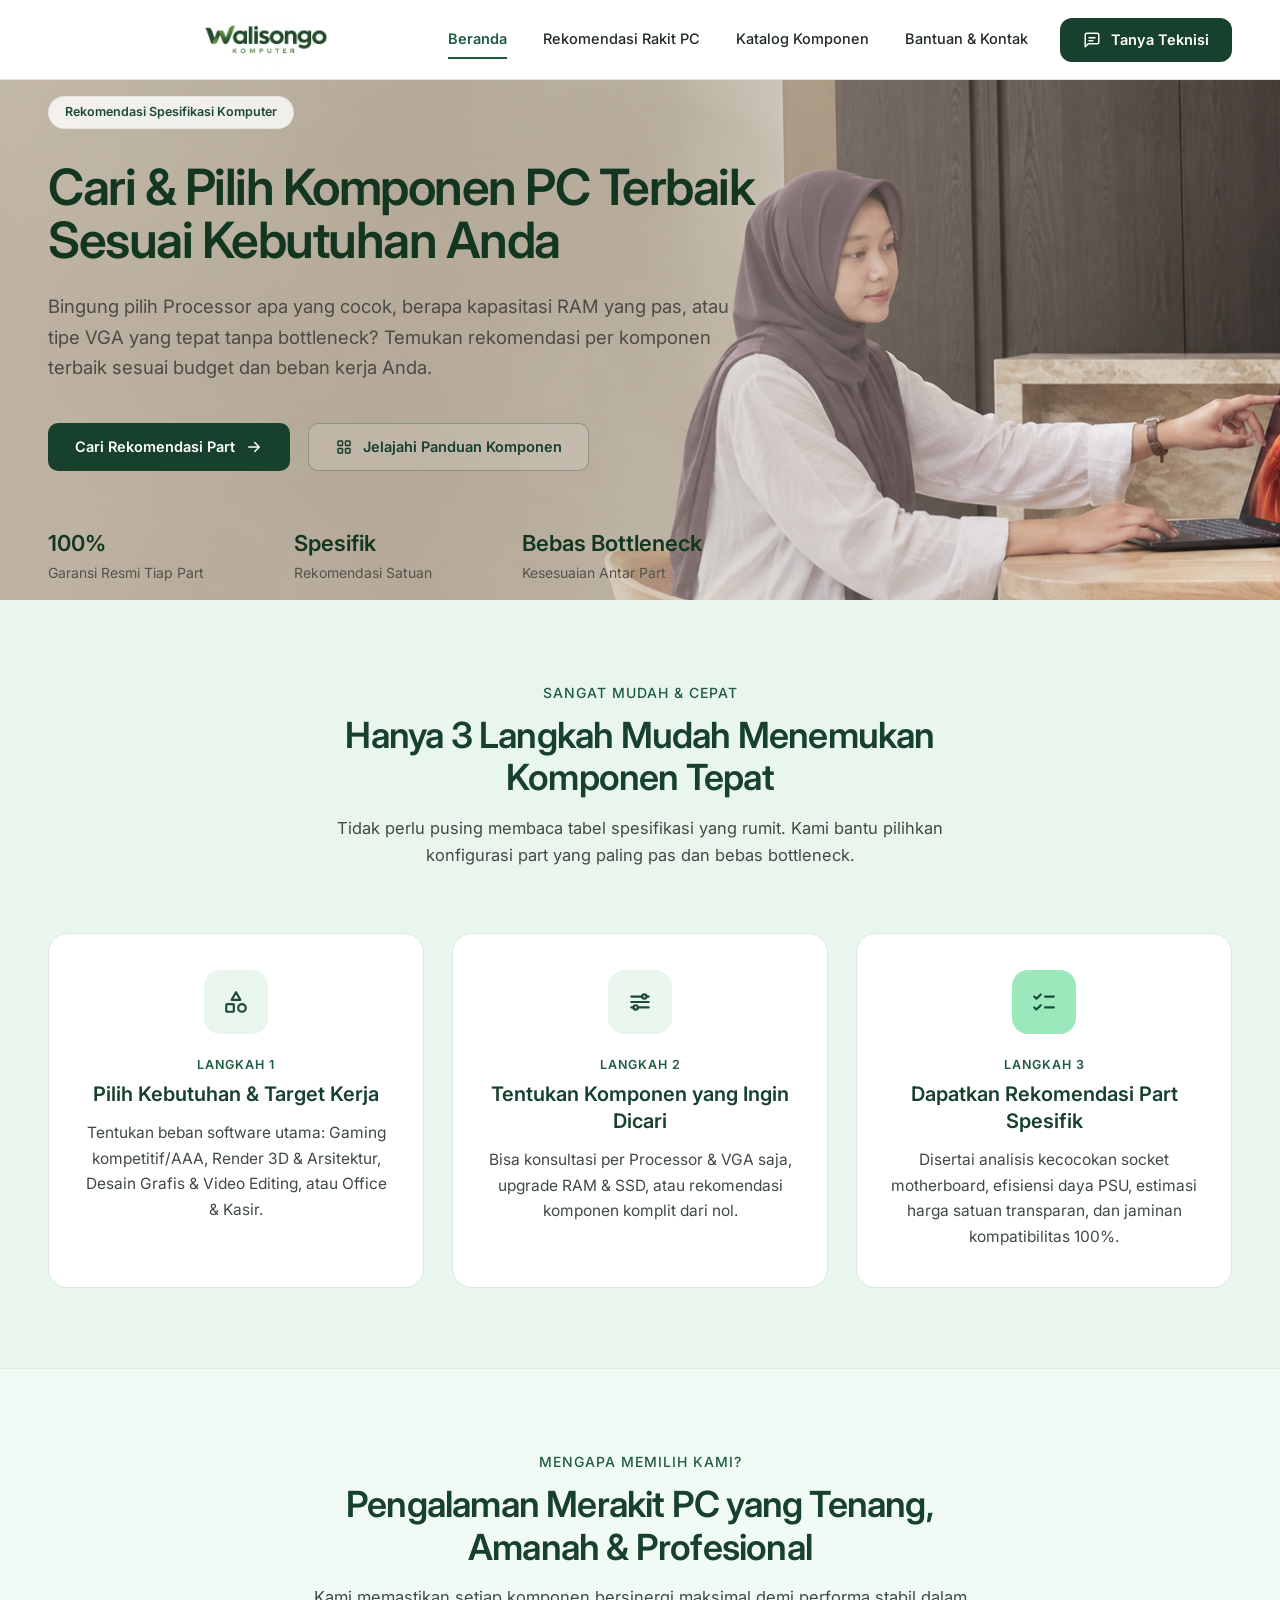
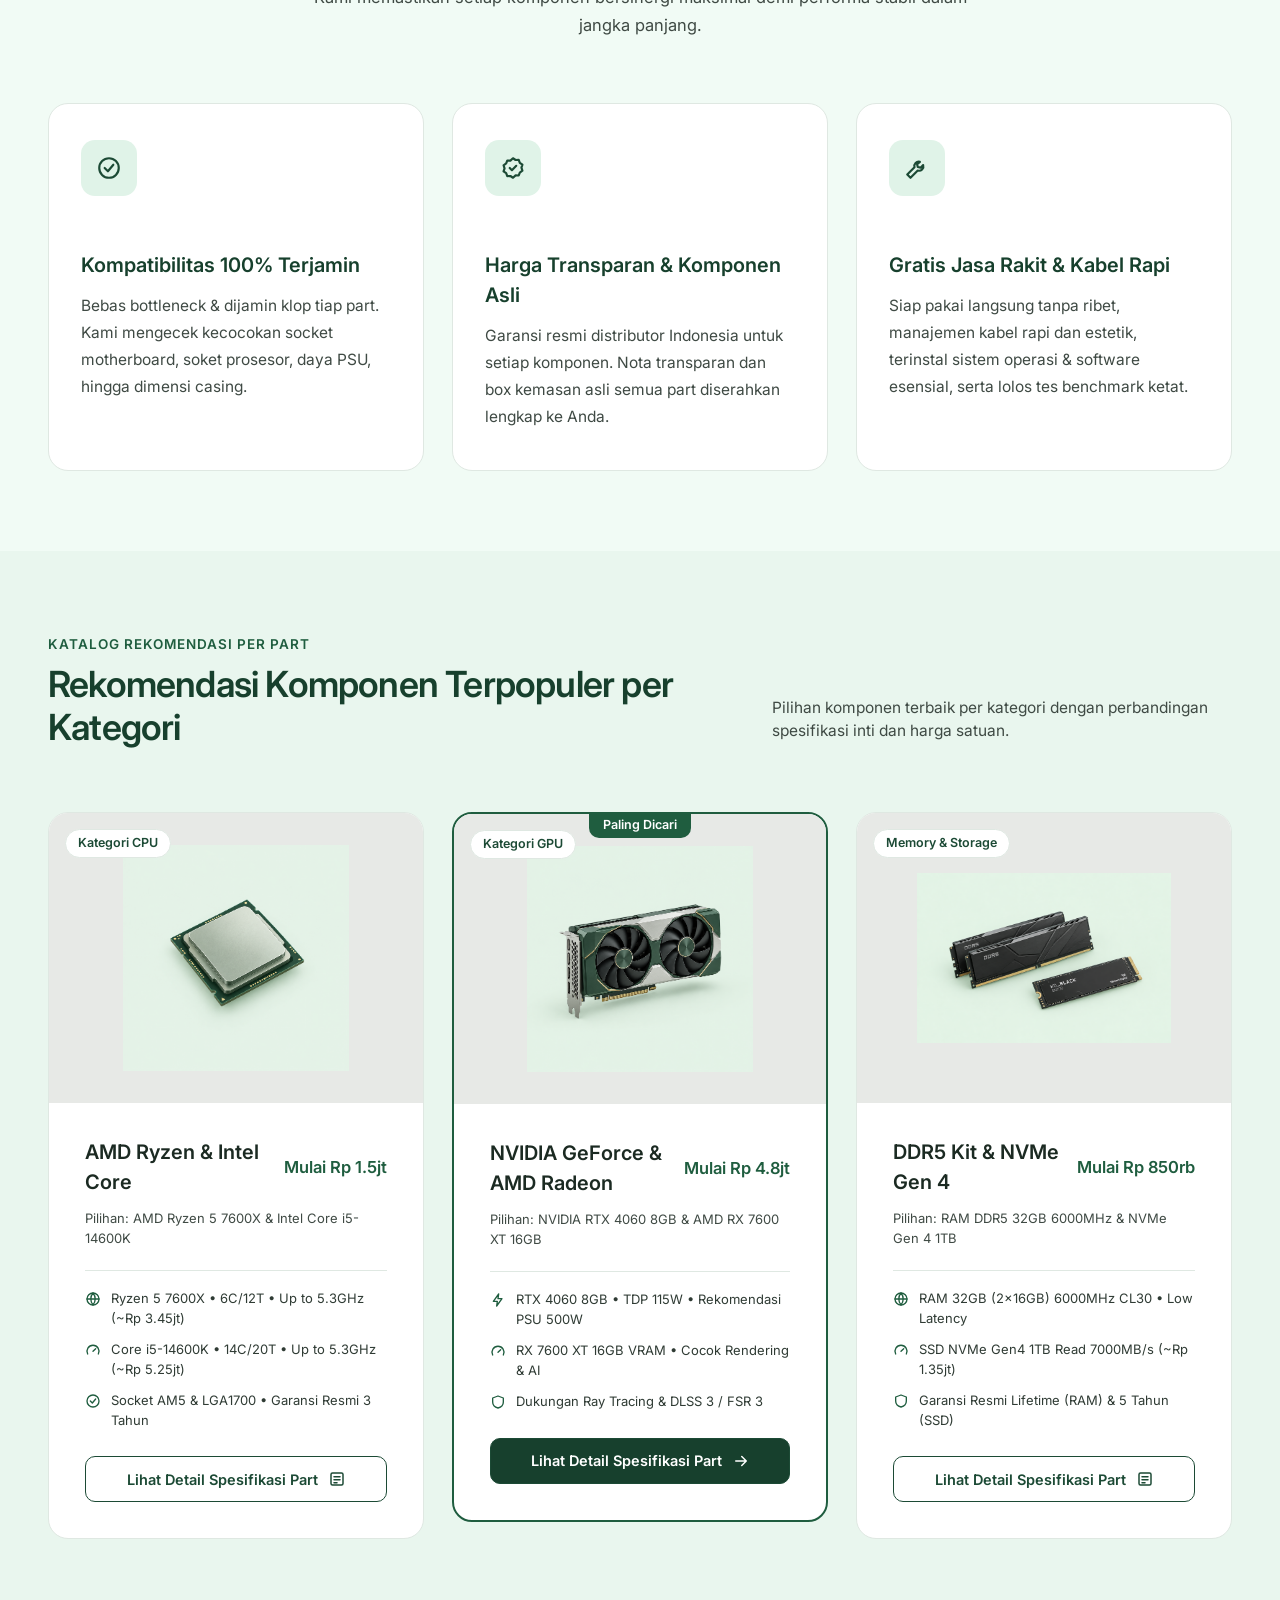
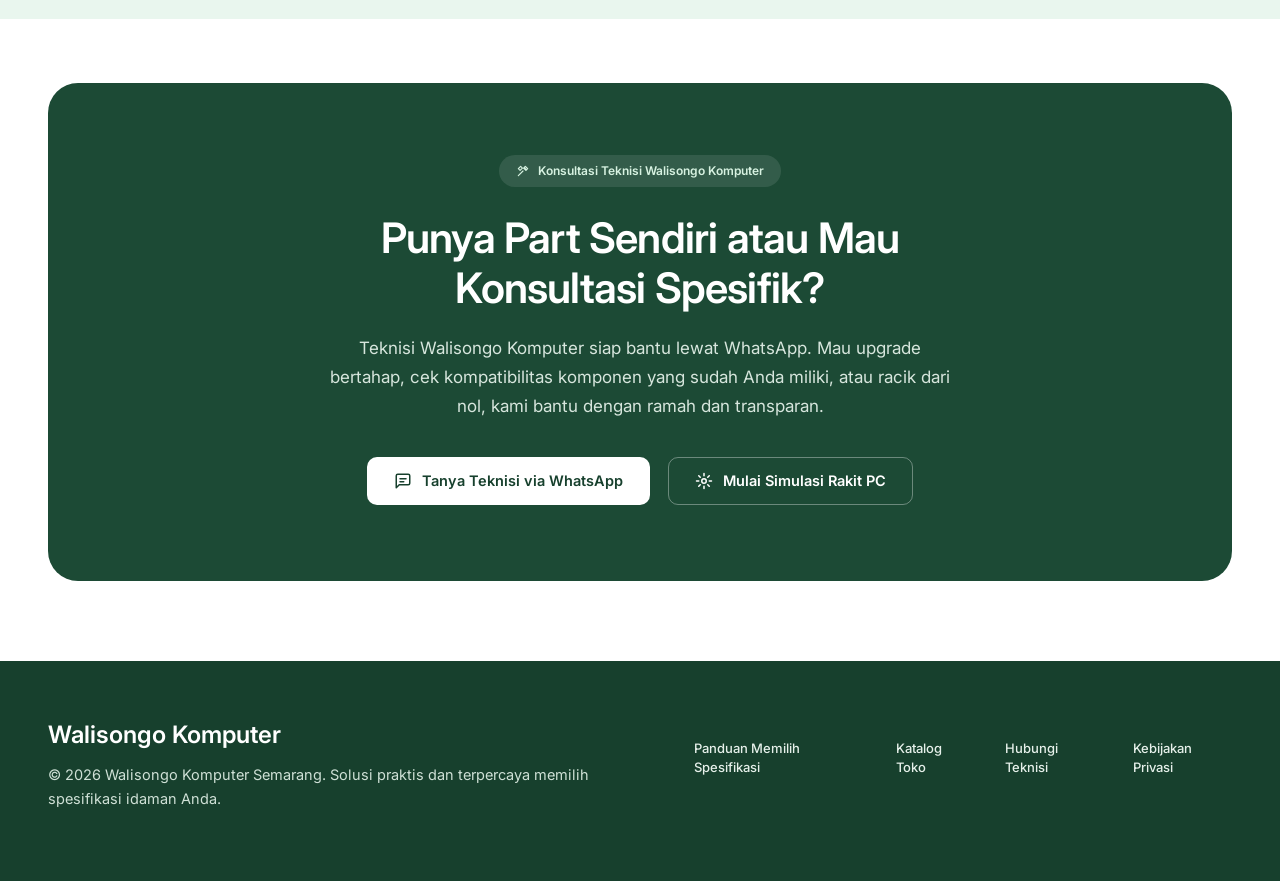
==== index.html @ 2eadfcbd "Fixed index" ====
<!DOCTYPE html>
<html lang="id">
<head>
  <meta charset="UTF-8">
  <meta name="viewport" content="width=device-width, initial-scale=1">
  <title>Walisongo Komputer</title>

  <link rel="icon" href="/assets/logo.png" type="image/png">

  <link rel="preconnect" href="https://fonts.googleapis.com">
  <link rel="preconnect" href="https://fonts.gstatic.com" crossorigin>
  <link href="https://fonts.googleapis.com/css2?family=Inter:wght@400;500;600;700&display=swap" rel="stylesheet">
  <link rel="stylesheet" href="style.css">
</head>

<body>

  <!-- Kumpulan simbol ikon -->
  <svg width="0" height="0" style="position:absolute">
    <defs>
      <symbol id="chat" viewBox="0 0 24 24">
        <path d="M21 15a2 2 0 0 1-2 2H7l-4 4V5a2 2 0 0 1 2-2h14a2 2 0 0 1 2 2z"/>
        <path d="M8 9h8M8 13h5"/>
      </symbol>

      <symbol id="arrow" viewBox="0 0 24 24">
        <path d="M5 12h14M13 6l6 6-6 6"/>
      </symbol>

      <symbol id="grid" viewBox="0 0 24 24">
        <rect x="4" y="4" width="6" height="6" rx="1"/>
        <rect x="14" y="4" width="6" height="6" rx="1"/>
        <rect x="4" y="14" width="6" height="6" rx="1"/>
        <rect x="14" y="14" width="6" height="6" rx="1"/>
      </symbol>

      <symbol id="shapes" viewBox="0 0 24 24">
        <path d="M12 3l4 7H8z"/>
        <rect x="3" y="14" width="7" height="7" rx="1"/>
        <circle cx="17.5" cy="17.5" r="3.5"/>
      </symbol>

      <symbol id="sliders" viewBox="0 0 24 24">
        <path d="M4 7h10M18 7h2M4 17h2M10 17h10M4 12h16"/>
        <circle cx="16" cy="7" r="2"/>
        <circle cx="8" cy="17" r="2"/>
      </symbol>

      <symbol id="checks" viewBox="0 0 24 24">
        <path d="M3 7l2 2 4-4M3 17l2 2 4-4M13 7h8M13 17h8"/>
      </symbol>

      <symbol id="ok" viewBox="0 0 24 24">
        <circle cx="12" cy="12" r="9"/>
        <path d="M8 12l3 3 5-6"/>
      </symbol>

      <symbol id="badge" viewBox="0 0 24 24">
        <path d="M12 3l2.4 1.6 2.9-.1 1 2.7 2.4 1.7-.9 2.8.9 2.8-2.4 1.7-1 2.7-2.9-.1L12 21l-2.4-1.6-2.9.1-1-2.7-2.4-1.7.9-2.8-.9-2.8 2.4-1.7 1-2.7 2.9.1z"/>
        <path d="M9 12l2 2 4-4"/>
      </symbol>

      <symbol id="wrench" viewBox="0 0 24 24">
        <path d="M14.7 6.3a4 4 0 0 0-5 5L3 18l3 3 6.7-6.7a4 4 0 0 0 5-5l-2.4 2.4-2.6-.6-.6-2.6z"/>
      </symbol>

      <symbol id="chip" viewBox="0 0 24 24">
        <circle cx="12" cy="12" r="9"/>
        <path d="M3 12h18M12 3a14 14 0 0 1 0 18M12 3a14 14 0 0 0 0 18"/>
      </symbol>

      <symbol id="gauge" viewBox="0 0 24 24">
        <path d="M4 18a9 9 0 1 1 16 0"/>
        <path d="M12 14l4-4"/>
      </symbol>

      <symbol id="bolt" viewBox="0 0 24 24">
        <path d="M13 3L5 14h6l-1 7 8-11h-6z"/>
      </symbol>

      <symbol id="shield" viewBox="0 0 24 24">
        <path d="M12 3l8 3v6c0 5-3.5 8-8 9-4.5-1-8-4-8-9V6z"/>
      </symbol>

      <symbol id="doc" viewBox="0 0 24 24">
        <rect x="4" y="4" width="16" height="16" rx="2"/>
        <path d="M8 9h8M8 13h8M8 17h4"/>
      </symbol>

      <symbol id="tools" viewBox="0 0 24 24">
        <path d="M14 6l4 4M4 20l8-8M16 4l4 4-3 3-4-4zM4 8l4-4 3 3-4 4z"/>
      </symbol>

      <symbol id="cog" viewBox="0 0 24 24">
        <circle cx="12" cy="12" r="3"/>
        <path d="M12 2v3M12 19v3M2 12h3M19 12h3M5 5l2 2M17 17l2 2M19 5l-2 2M7 17l-2 2"/>
      </symbol>
    </defs>
  </svg>

  <!-- NAVBAR -->
  <header>
    <div class="wrap">

      <a href="#" class="logo">
        <img src="assets/logo.png" alt="Logo Walisongo Komputer">
      </a>

      <nav>
        <a href="index.html" class="on">Beranda</a>
        <a href="panduan.html">Rekomendasi Rakit PC</a>
        <a href="katalog.html">Katalog Komponen</a>
        <a href="bantuan.html">Bantuan &amp; Kontak</a>
      </nav>

      <a href="bantuan.html" class="btn dark">
        <svg class="i"><use href="#chat"/></svg>
        Tanya Teknisi
      </a>

    </div>
  </header>

  <main>

    <!-- HERO -->
    <div class="hero" id="rekomendasi">

      <img src="assets/background.png" alt="" class="hero-bg">

      <div class="wrap">

        <span class="pill">Rekomendasi Spesifikasi Komputer</span>

        <h1>Cari &amp; Pilih Komponen PC Terbaik Sesuai Kebutuhan Anda</h1>

        <p>
          Bingung pilih Processor apa yang cocok, berapa kapasitasi RAM yang pas,
          atau tipe VGA yang tepat tanpa bottleneck? Temukan rekomendasi per
          komponen terbaik sesuai budget dan beban kerja Anda.
        </p>

        <div class="cta">
          <a href="panduan.html" class="btn dark">
            Cari Rekomendasi Part
            <svg class="i"><use href="#arrow"/></svg>
          </a>

          <a href="katalog.html" class="btn out">
            <svg class="i"><use href="#grid"/></svg>
            Jelajahi Panduan Komponen
          </a>
        </div>

        <div class="stats">
          <div>
            <b>100%</b>
            <span>Garansi Resmi Tiap Part</span>
          </div>

          <div>
            <b>Spesifik</b>
            <span>Rekomendasi Satuan</span>
          </div>

          <div>
            <b>Bebas Bottleneck</b>
            <span>Kesesuaian Antar Part</span>
          </div>
        </div>

      </div>
    </div>

    <!-- LANGKAH PENGGUNAAN -->
    <section class="steps">
      <div class="wrap c">

        <span class="eyebrow">Sangat mudah &amp; cepat</span>

        <h2>Hanya 3 Langkah Mudah Menemukan Komponen Tepat</h2>

        <p class="sub">
          Tidak perlu pusing membaca tabel spesifikasi yang rumit.
          Kami bantu pilihkan konfigurasi part yang paling pas dan bebas bottleneck.
        </p>

        <div class="grid3">

          <div class="card step">
            <div class="ico">
              <svg class="i"><use href="#shapes"/></svg>
            </div>

            <span class="eyebrow">Langkah 1</span>
            <h3>Pilih Kebutuhan &amp; Target Kerja</h3>

            <p>
              Tentukan beban software utama: Gaming kompetitif/AAA,
              Render 3D &amp; Arsitektur, Desain Grafis &amp; Video Editing,
              atau Office &amp; Kasir.
            </p>
          </div>

          <div class="card step">
            <div class="ico">
              <svg class="i"><use href="#sliders"/></svg>
            </div>

            <span class="eyebrow">Langkah 2</span>
            <h3>Tentukan Komponen yang Ingin Dicari</h3>

            <p>
              Bisa konsultasi per Processor &amp; VGA saja, upgrade RAM &amp; SSD,
              atau rekomendasi komponen komplit dari nol.
            </p>
          </div>

          <div class="card step">
            <div class="ico hl">
              <svg class="i"><use href="#checks"/></svg>
            </div>

            <span class="eyebrow">Langkah 3</span>
            <h3>Dapatkan Rekomendasi Part Spesifik</h3>

            <p>
              Disertai analisis kecocokan socket motherboard, efisiensi daya PSU,
              estimasi harga satuan transparan, dan jaminan kompatibilitas 100%.
            </p>
          </div>

        </div>
      </div>
    </section>

    <!-- KEUNGGULAN -->
    <section class="why">
      <div class="wrap c">

        <span class="eyebrow">Mengapa memilih kami?</span>

        <h2>Pengalaman Merakit PC yang Tenang, Amanah &amp; Profesional</h2>

        <p class="sub">
          Kami memastikan setiap komponen bersinergi maksimal demi performa stabil
          dalam jangka panjang.
        </p>

        <div class="grid3" style="text-align:left">

          <div class="card feat">
            <div class="ico">
              <svg class="i"><use href="#ok"/></svg>
            </div>

            <h3>Kompatibilitas 100% Terjamin</h3>

            <p>
              Bebas bottleneck &amp; dijamin klop tiap part. Kami mengecek
              kecocokan socket motherboard, soket prosesor, daya PSU,
              hingga dimensi casing.
            </p>
          </div>

          <div class="card feat">
            <div class="ico">
              <svg class="i"><use href="#badge"/></svg>
            </div>

            <h3>Harga Transparan &amp; Komponen Asli</h3>

            <p>
              Garansi resmi distributor Indonesia untuk setiap komponen.
              Nota transparan dan box kemasan asli semua part diserahkan
              lengkap ke Anda.
            </p>
          </div>

          <div class="card feat">
            <div class="ico">
              <svg class="i"><use href="#wrench"/></svg>
            </div>

            <h3>Gratis Jasa Rakit &amp; Kabel Rapi</h3>

            <p>
              Siap pakai langsung tanpa ribet, manajemen kabel rapi dan estetik,
              terinstal sistem operasi &amp; software esensial, serta lolos
              tes benchmark ketat.
            </p>
          </div>

        </div>
      </div>
    </section>

    <!-- KATALOG KOMPONEN -->
    <section class="cat" id="katalog">
      <div class="wrap">

        <div class="cat-h">
          <div>
            <span class="eyebrow">Katalog rekomendasi per part</span>
            <h2>Rekomendasi Komponen Terpopuler per Kategori</h2>
          </div>

          <p>
            Pilihan komponen terbaik per kategori dengan perbandingan
            spesifikasi inti dan harga satuan.
          </p>
        </div>

        <div class="grid3 prods">

          <!-- PROCESSOR -->
          <article class="card prod">
            <div class="pimg">
              <span class="badge">Kategori CPU</span>
              <img src="assets/prosesor.png" alt="Processor">
            </div>

            <div class="pbody">
              <div class="ph">
                <h3>AMD Ryzen &amp; Intel Core</h3>
                <em>Mulai Rp 1.5jt</em>
              </div>

              <p class="pick">
                Pilihan: AMD Ryzen 5 7600X &amp; Intel Core i5-14600K
              </p>

              <ul>
                <li>
                  <svg class="i"><use href="#chip"/></svg>
                  Ryzen 5 7600X • 6C/12T • Up to 5.3GHz (~Rp 3.45jt)
                </li>

                <li>
                  <svg class="i"><use href="#gauge"/></svg>
                  Core i5-14600K • 14C/20T • Up to 5.3GHz (~Rp 5.25jt)
                </li>

                <li>
                  <svg class="i"><use href="#ok"/></svg>
                  Socket AM5 &amp; LGA1700 • Garansi Resmi 3 Tahun
                </li>
              </ul>

              <a href="#" class="btn">
                Lihat Detail Spesifikasi Part
                <svg class="i"><use href="#doc"/></svg>
              </a>
            </div>
          </article>

          <!-- VGA -->
          <article class="card prod top">
            <span class="tag-top">Paling Dicari</span>

            <div class="pimg">
              <span class="badge">Kategori GPU</span>
              <img src="assets/gpu.png" alt="VGA">
            </div>

            <div class="pbody">
              <div class="ph">
                <h3>NVIDIA GeForce &amp; AMD Radeon</h3>
                <em>Mulai Rp 4.8jt</em>
              </div>

              <p class="pick">
                Pilihan: NVIDIA RTX 4060 8GB &amp; AMD RX 7600 XT 16GB
              </p>

              <ul>
                <li>
                  <svg class="i"><use href="#bolt"/></svg>
                  RTX 4060 8GB • TDP 115W • Rekomendasi PSU 500W
                </li>

                <li>
                  <svg class="i"><use href="#gauge"/></svg>
                  RX 7600 XT 16GB VRAM • Cocok Rendering &amp; AI
                </li>

                <li>
                  <svg class="i"><use href="#shield"/></svg>
                  Dukungan Ray Tracing &amp; DLSS 3 / FSR 3
                </li>
              </ul>

              <a href="#" class="btn">
                Lihat Detail Spesifikasi Part
                <svg class="i"><use href="#arrow"/></svg>
              </a>
            </div>
          </article>

          <!-- RAM DAN SSD -->
          <article class="card prod">
            <div class="pimg">
              <span class="badge">Memory &amp; Storage</span>
              <img src="assets/memori.png" alt="RAM dan SSD">
            </div>

            <div class="pbody">
              <div class="ph">
                <h3>DDR5 Kit &amp; NVMe Gen 4</h3>
                <em>Mulai Rp 850rb</em>
              </div>

              <p class="pick">
                Pilihan: RAM DDR5 32GB 6000MHz &amp; NVMe Gen 4 1TB
              </p>

              <ul>
                <li>
                  <svg class="i"><use href="#chip"/></svg>
                  RAM 32GB (2×16GB) 6000MHz CL30 • Low Latency
                </li>

                <li>
                  <svg class="i"><use href="#gauge"/></svg>
                  SSD NVMe Gen4 1TB Read 7000MB/s (~Rp 1.35jt)
                </li>

                <li>
                  <svg class="i"><use href="#shield"/></svg>
                  Garansi Resmi Lifetime (RAM) &amp; 5 Tahun (SSD)
                </li>
              </ul>

              <a href="#" class="btn">
                Lihat Detail Spesifikasi Part
                <svg class="i"><use href="#doc"/></svg>
              </a>
            </div>
          </article>

        </div>
      </div>
    </section>

    <!-- KONTAK -->
    <section class="cta-s" id="kontak">
      <div class="wrap">
        <div class="box">

          <span class="pill">
            <svg class="i"><use href="#tools"/></svg>
            Konsultasi Teknisi Walisongo Komputer
          </span>

          <h2>Punya Part Sendiri atau Mau Konsultasi Spesifik?</h2>

          <p>
            Teknisi Walisongo Komputer siap bantu lewat WhatsApp.
            Mau upgrade bertahap, cek kompatibilitas komponen yang sudah
            Anda miliki, atau racik dari nol, kami bantu dengan ramah
            dan transparan.
          </p>

          <div class="cta">
            <a href="#" class="btn white">
              <svg class="i"><use href="#chat"/></svg>
              Tanya Teknisi via WhatsApp
            </a>

            <a href="panduan.html" class="btn line">
              <svg class="i"><use href="#cog"/></svg>
              Mulai Simulasi Rakit PC
            </a>
          </div>

        </div>
      </div>
    </section>

  </main>

  <!-- FOOTER -->
  <footer>
    <div class="wrap">

      <div>
        <b>Walisongo Komputer</b>
        <p>
          © 2026 Walisongo Komputer Semarang. Solusi praktis dan terpercaya
          memilih spesifikasi idaman Anda.
        </p>
      </div>

      <nav>
        <a href="#">Panduan Memilih Spesifikasi</a>
        <a href="katalog.html">Katalog Toko</a>
        <a href="bantuan.html">Hubungi Teknisi</a>
        <a href="#">Kebijakan Privasi</a>
      </nav>

    </div>
  </footer>

</body>
</html>
---- style.css ----
/* ==========================================================
   HALAMAN LANDING PAGE
   ========================================================== */

:root {
  --g900: #17402d;
  --g800: #1c4a35;
  --g700: #1f5d3f;
  --g100: #d7f2e1;
  --bg1: #e9f6ee;
  --bg2: #f1fbf5;
  --txt: #3f4a44;
  --bd: #dfe8e2;
}

* {
  box-sizing: border-box;
  margin: 0;
  padding: 0;
}

html {
  scroll-behavior: smooth;
}

body {
  font-family: Inter, system-ui, sans-serif;
  color: var(--txt);
  background: #fff;
  line-height: 1.5;
}

a {
  text-decoration: none;
  color: inherit;
}

svg.i {
  width: 18px;
  height: 18px;
  fill: none;
  stroke: currentColor;
  stroke-width: 2;
  stroke-linecap: round;
  stroke-linejoin: round;
  flex: none;
}

.wrap {
  max-width: 1440px;
  margin: 0 auto;
  padding: 0 48px;
}

/* LOGO NAVBAR */

header .logo {
  display: flex;
  align-items: center;
  text-decoration: none;
}

header .logo img {
  width: 300px;
  height: 100px;
  object-fit: contain;
  display: block;
}

/* NAVBAR */

header {
  height: 80px;
  background: #fff;
  border-bottom: 1px solid var(--bd);
  position: sticky;
  top: 0;
  z-index: 10;
}

header .wrap {
  height: 100%;
  display: flex;
  align-items: center;
  justify-content: space-between;
}

.logo {
  padding-left: 68px;
  font-weight: 700;
  font-size: 30px;
  color: var(--g800);
  letter-spacing: -1px;
  line-height: 1;
}

.logo small {
  display: block;
  font-size: 9px;
  letter-spacing: 5px;
  font-weight: 500;
  text-align: center;
  margin-top: 2px;
}

nav {
  display: flex;
  gap: 36px;
  font-size: 14.5px;
  font-weight: 500;
  color: #1f2a24;
}

nav a {
  padding: 8px 0;
  border-bottom: 2px solid transparent;
}

nav a.on {
  color: var(--g700);
  border-color: var(--g700);
  font-weight: 600;
}

/* TOMBOL */

.btn {
  display: inline-flex;
  align-items: center;
  gap: 10px;
  font: 600 14.5px Inter;
  padding: 14px 26px;
  border-radius: 10px;
  border: 1px solid transparent;
  cursor: pointer;
  transition: 0.2s;
}

.btn.dark {
  background: var(--g900);
  color: #fff;
}

.btn.dark:hover {
  background: #0f2c1f;
}

.btn.out {
  border: 1px solid rgba(23, 64, 45, 0.3);
  color: var(--g900);
  background: rgba(255, 255, 255, 0.15);
}

.btn.white {
  background: #fff;
  color: var(--g900);
}

.btn.line {
  border: 1px solid rgba(255, 255, 255, 0.35);
  color: #fff;
}

header .btn {
  padding: 12px 22px;
  border-radius: 12px;
}

/* HERO / BACKGROUND */

.hero {
  position: relative;
  min-height: 520px;
  background: #b9ac9b;
  display: flex;
  align-items: center;
  overflow: hidden;
}

/* Gambar background yang ditulis di HTML */

.hero-bg {
  position: absolute;
  inset: 0;
  width: 100%;
  height: 100%;
  object-fit: cover;
  object-position: center 25%;
  opacity: 1;
  z-index: 0;
  pointer-events: none;
}

/* Lapisan transparan di atas gambar */

.hero::before {
  content: "";
  position: absolute;
  inset: 0;
  background: linear-gradient(
    90deg,
    rgba(190, 178, 160, 0.75) 0%,
    rgba(190, 178, 160, 0.55) 45%,
    rgba(190, 178, 160, 0.05) 100%
  );
  z-index: 1;
  pointer-events: none;
}

.hero .wrap {
  position: relative;
  z-index: 2;
  width: 100%;
}

.pill {
  display: inline-block;
  background: rgba(255, 255, 255, 0.8);
  color: var(--g800);
  font-size: 12.5px;
  font-weight: 600;
  padding: 6px 16px;
  border-radius: 99px;
  border: 1px solid rgba(0, 0, 0, 0.05);
}

.hero h1 {
  font-size: 50px;
  line-height: 1.06;
  letter-spacing: -1.5px;
  color: #12361f;
  max-width: 760px;
  margin: 32px 0 24px;
  font-weight: 600;
}

.hero p {
  max-width: 690px;
  font-size: 18.5px;
  line-height: 1.65;
  color: #4c4a44;
}

.cta {
  display: flex;
  gap: 18px;
  margin: 40px 0 56px;
}

.stats {
  display: flex;
  gap: 90px;
}

.stats b {
  display: block;
  font-size: 22px;
  color: #12361f;
  font-weight: 600;
}

.stats span {
  font-size: 14px;
  color: #55524b;
}

/* BAGIAN SECTION */

section {
  padding: 80px 0;
}

.c {
  text-align: center;
}

.eyebrow {
  font-size: 14px;
  letter-spacing: 1px;
  text-transform: uppercase;
  color: var(--g700);
  font-weight: 500;
}

h2 {
  font-size: 36px;
  line-height: 1.18;
  letter-spacing: -0.8px;
  color: var(--g900);
  font-weight: 600;
  margin: 10px auto 16px;
  max-width: 700px;
}

.sub {
  max-width: 660px;
  margin: 0 auto;
  font-size: 16.5px;
  line-height: 1.65;
}

.grid3 {
  display: grid;
  grid-template-columns: repeat(3, 1fr);
  gap: 28px;
}

.card {
  background: #fff;
  border: 1px solid var(--bd);
  border-radius: 20px;
}

/* LANGKAH-LANGKAH */

.steps {
  background: var(--bg1);
}

.steps .grid3 {
  margin-top: 64px;
}

.step {
  padding: 36px 30px 38px;
  text-align: center;
  min-height: 320px;
}

.ico {
  width: 64px;
  height: 64px;
  border-radius: 16px;
  background: var(--bg1);
  color: var(--g800);
  display: grid;
  place-items: center;
  margin: 0 auto 22px;
}

.ico.hl {
  background: #9be8bd;
}

.ico svg {
  width: 26px;
  height: 26px;
}

.step .eyebrow {
  font-size: 12.5px;
  font-weight: 600;
  display: block;
  margin-bottom: 6px;
}

.step h3 {
  font-size: 20px;
  color: var(--g900);
  line-height: 1.35;
  margin-bottom: 12px;
  font-weight: 600;
}

.step p {
  font-size: 15.5px;
  line-height: 1.65;
}

/* ALASAN MEMILIH LAYANAN */

.why {
  background: var(--bg2);
  border-top: 1px solid #dcefe3;
}

.why .grid3 {
  margin-top: 64px;
}

.feat {
  padding: 36px 32px 40px;
  min-height: 300px;
}

.feat .ico {
  margin: 0 0 54px;
  width: 56px;
  height: 56px;
  border-radius: 14px;
  background: #e0f3e8;
}

.feat h3 {
  font-size: 20px;
  color: var(--g900);
  margin-bottom: 12px;
  font-weight: 600;
}

.feat p {
  font-size: 15.5px;
  line-height: 1.75;
}

/* KATALOG */

.cat {
  background: var(--bg1);
}

.cat-h {
  display: flex;
  justify-content: space-between;
  align-items: flex-end;
  gap: 40px;
}

.cat-h h2 {
  text-align: left;
  margin: 8px 0 0;
}

.cat-h p {
  max-width: 460px;
  font-size: 15.5px;
  padding-bottom: 6px;
}

.cat-h .eyebrow {
  font-weight: 600;
  font-size: 13.5px;
}

.prods {
  margin-top: 64px;
  align-items: start;
}

.prod {
  overflow: hidden;
  position: relative;
  background: #fff;
}

.prod.top {
  border: 2px solid var(--g700);
}

.tag-top {
  position: absolute;
  top: -1px;
  left: 50%;
  transform: translateX(-50%);
  background: var(--g700);
  color: #fff;
  font-size: 12.5px;
  font-weight: 600;
  padding: 3px 14px;
  border-radius: 0 0 10px 10px;
  z-index: 2;
}

.pimg {
  height: 290px;
  background: #e7e9e6;
  position: relative;
  display: grid;
  place-items: center;
}

.pimg img {
  max-width: 68%;
  max-height: 78%;
  object-fit: contain;
}

.pimg .badge {
  position: absolute;
  top: 16px;
  left: 16px;
  background: #fff;
  color: var(--g800);
  font-size: 12.5px;
  font-weight: 600;
  padding: 4px 12px;
  border-radius: 99px;
  border: 1px solid var(--bd);
}

.pbody {
  padding: 34px 36px 36px;
}

.ph {
  display: flex;
  justify-content: space-between;
  align-items: center;
  gap: 12px;
}

.ph h3 {
  font-size: 20px;
  color: #1b2a22;
  font-weight: 600;
  line-height: 1.5;
}

.ph em {
  font-style: normal;
  font-size: 16.5px;
  font-weight: 600;
  color: var(--g700);
  white-space: nowrap;
}

.pick {
  font-size: 13px;
  margin: 12px 0 22px;
}

.pbody ul {
  list-style: none;
  border-top: 1px solid var(--bd);
  padding: 18px 0 26px;
  display: grid;
  gap: 12px;
  font-size: 13px;
}

.pbody li {
  display: flex;
  gap: 10px;
  align-items: flex-start;
  color: #2f3b34;
}

.pbody li svg {
  width: 16px;
  height: 16px;
  color: var(--g700);
  margin-top: 2px;
}

.pbody .btn {
  width: 100%;
  justify-content: center;
  border: 1px solid var(--g800);
  color: var(--g800);
  background: #fff;
  padding: 13px;
}

.top .pbody .btn {
  background: var(--g900);
  color: #fff;
}

/* CTA BAWAH */

.cta-s {
  padding: 64px 0 80px;
}

.box {
  max-width: 1200px;
  margin: 0 auto;
  background: var(--g800);
  border-radius: 30px;
  padding: 72px 40px 76px;
  text-align: center;
  color: #d7e6dd;
}

.box .pill {
  background: rgba(255, 255, 255, 0.1);
  color: #d7f2e1;
  font-size: 12px;
  display: inline-flex;
  gap: 8px;
  align-items: center;
  border-color: transparent;
}

.box .pill svg {
  width: 14px;
  height: 14px;
}

.box h2 {
  color: #fff;
  font-size: 42px;
  margin: 26px auto 22px;
  max-width: 640px;
}

.box p {
  max-width: 640px;
  margin: 0 auto 36px;
  font-size: 17px;
  line-height: 1.7;
}

.box .cta {
  justify-content: center;
  margin: 0;
}

/* FOOTER */

footer {
  background: var(--g900);
  color: #cfe0d6;
  padding: 56px 0 70px;
}

footer .wrap {
  display: flex;
  justify-content: space-between;
  gap: 40px;
  align-items: flex-start;
}

footer b {
  display: block;
  color: #fff;
  font-size: 24px;
  font-weight: 600;
  margin-bottom: 10px;
}

footer p {
  max-width: 620px;
  font-size: 14.5px;
  line-height: 1.65;
}

footer nav {
  gap: 32px;
  font-size: 13px;
  font-weight: 500;
  color: #e6f0ea;
  padding-top: 14px;
}


/* ==========================================================
   HALAMAN PANDUAN (panduan.html)
   Class berawalan .pd- agar tidak bentrok dengan landing page
   ========================================================== */

body.pd-body {
  background: linear-gradient(#f1fbf5, #e9f6ee);
}

.pd-main {
  max-width: 1198px;
  margin: 0 auto;
  padding: 0 24px 56px;
}

.pd-panel {
  background: #fff;
  border: 1px solid var(--bd);
  border-radius: 22px;
  padding: 32px 30px;
  margin-top: 28px;
  box-shadow: 0 6px 24px rgba(23, 64, 45, 0.06);
}

.pd-body .pd-panel h2 {
  font-size: 22px;
  line-height: 1.3;
  letter-spacing: -0.3px;
  margin: 0;
  max-width: none;
  text-align: left;
  color: #12361f;
  font-weight: 500;
}

.pd-body h3 {
  font-size: 15.5px;
  color: #12361f;
  font-weight: 600;
}

.pd-body p,
.pd-body small {
  font-size: 14px;
}

.pd-body u {
  text-decoration: none;
}

.pd-dot {
  display: inline-block;
  width: 7px;
  height: 7px;
  border-radius: 50%;
  background: var(--g700);
  margin-left: 6px;
  vertical-align: middle;
}

/* JUDUL DAN STEPPER */

.pd-head {
  display: flex;
  justify-content: space-between;
  align-items: center;
  gap: 24px;
}

.pd-head h1 {
  font-size: 34px;
  line-height: 1.15;
  letter-spacing: -1px;
  color: #12361f;
  font-weight: 500;
  margin: 16px 0 10px;
  max-width: 640px;
}

.pd-head p {
  max-width: 640px;
}

.pd-badge {
  display: inline-flex;
  gap: 8px;
  align-items: center;
  background: var(--bg1);
  border: 1px solid #cfe7d8;
  color: var(--g800);
  font-weight: 500;
  font-size: 14px;
  padding: 10px 18px;
  border-radius: 99px;
  white-space: nowrap;
}

.pd-steps {
  display: grid;
  grid-template-columns: 1fr 1fr;
  gap: 24px;
  border-top: 1px solid var(--bd);
  margin-top: 28px;
  padding-top: 28px;
}

.pd-step {
  display: flex;
  gap: 16px;
  align-items: center;
  padding: 18px 22px;
  border: 2px solid var(--g700);
  border-radius: 14px;
  background: var(--bg1);
}

.pd-step.now {
  background: #fff;
  box-shadow: 0 0 0 4px rgba(31, 93, 63, 0.12);
}

.pd-step i {
  width: 40px;
  height: 40px;
  border-radius: 50%;
  background: var(--g800);
  color: #fff;
  display: grid;
  place-items: center;
  font-style: normal;
  font-weight: 600;
  flex: none;
}

.pd-step small {
  display: block;
  font-size: 12px;
  letter-spacing: 0.5px;
  text-transform: uppercase;
  color: var(--g700);
  font-weight: 600;
}

.pd-step b {
  display: block;
  font-size: 16px;
  color: #12361f;
  font-weight: 600;
}

.pd-step span {
  font-size: 13px;
}

/* JUDUL SETIAP BAGIAN */

.pd-sh {
  display: flex;
  align-items: center;
  gap: 16px;
}

.pd-sh > div:not(.pd-inl) {
  flex: 1;
}

.pd-inl {
  display: flex;
  align-items: center;
  gap: 22px;
  flex: 1;
}

.pd-inl p {
  font-size: 14px;
}

.pd-num {
  width: 36px;
  height: 36px;
  border-radius: 9px;
  background: #c9f0d9;
  color: var(--g800);
  display: grid;
  place-items: center;
  font-weight: 600;
  flex: none;
}

.pd-tag {
  display: inline-flex;
  align-items: center;
  gap: 6px;
  background: var(--bg1);
  border: 1px solid #cfe7d8;
  color: var(--g800);
  font: 500 12.5px Inter;
  padding: 6px 14px;
  border-radius: 8px;
}

.pd-tag svg {
  width: 14px;
  height: 14px;
}

.pd-tag.pd-solid {
  background: #c9f0d9;
  border-radius: 99px;
  font-weight: 600;
}

.pd-btn {
  cursor: pointer;
}

.pd-btn:hover {
  background: #d7f2e1;
}

.pd-q {
  display: flex;
  justify-content: space-between;
  align-items: center;
  gap: 20px;
  margin: 28px 0 14px;
}

.pd-hr {
  border: 0;
  border-top: 1px solid var(--bd);
  margin: 28px 0 0;
}

.pd-cur {
  font-size: 13px;
}

.pd-cur b {
  background: var(--bg1);
  border: 1px solid #cfe7d8;
  color: var(--g800);
  padding: 7px 16px;
  border-radius: 8px;
  font-size: 14px;
  margin-left: 6px;
}

/* GRID */

.pd-g2 {
  display: grid;
  grid-template-columns: 1fr 1fr;
  gap: 24px;
}

.pd-g3 {
  display: grid;
  grid-template-columns: repeat(3, 1fr);
  gap: 24px;
}

.pd-g4 {
  display: grid;
  grid-template-columns: repeat(4, 1fr);
  gap: 16px;
}

.pd-g5 {
  display: grid;
  grid-template-columns: repeat(5, 1fr);
  gap: 16px;
}

.pd-g6 {
  display: grid;
  grid-template-columns: repeat(6, 1fr);
  gap: 16px;
}

.pd-sm {
  gap: 16px;
}

/* OPSI CHECKBOX DAN RADIO */

.pd-opt {
  position: relative;
  display: flex;
  gap: 12px;
  align-items: center;
  background: #fff;
  border: 2px solid var(--bd);
  border-radius: 14px;
  padding: 16px;
  cursor: pointer;
  transition: 0.15s;
}

.pd-opt:hover {
  border-color: #a9cdb8;
}

.pd-opt input,
.pd-chip input {
  position: absolute;
  opacity: 0;
  pointer-events: none;
}

.pd-opt:has(input:checked) {
  border-color: var(--g700);
  background: var(--bg2);
}

.pd-opt:has(input:focus-visible),
.pd-chip:has(input:focus-visible) {
  outline: 3px solid #9be8bd;
  outline-offset: 2px;
}

.pd-opt b {
  display: block;
  font-size: 14px;
  color: #12361f;
  font-weight: 600;
}

.pd-opt small {
  display: block;
  font-size: 12px;
  color: #5a665f;
  margin-top: 2px;
}

.pd-ck {
  width: 20px;
  height: 20px;
  border: 2px solid #b8c4bc;
  border-radius: 5px;
  flex: none;
  position: relative;
  background: #fff;
}

.pd-opt:has(input:checked) .pd-ck {
  background: var(--g700);
  border-color: var(--g700);
}

.pd-opt:has(input:checked) .pd-ck::after {
  content: "";
  position: absolute;
  left: 5px;
  top: 1px;
  width: 5px;
  height: 10px;
  border: solid #fff;
  border-width: 0 2px 2px 0;
  transform: rotate(45deg);
}

.pd-rd {
  width: 20px;
  height: 20px;
  border: 2px solid #b8c4bc;
  border-radius: 50%;
  flex: none;
  position: relative;
  background: #fff;
}

.pd-opt:has(input:checked) .pd-rd {
  border-color: var(--g700);
  background: var(--g700);
  box-shadow: inset 0 0 0 3px #fff;
}

.pd-g6 .pd-opt {
  padding: 14px;
  font-size: 13px;
  color: #2f3b34;
}

.pd-g6 .pd-opt:not(:has(input:checked)) .pd-ck {
  border-color: #c9d2cc;
}

/* KARTU BEBAN KERJA */

.pd-work {
  flex-direction: column;
  align-items: flex-start;
  gap: 0;
  padding: 24px 22px 20px;
  border-width: 1px;
}

.pd-work:has(input:checked) {
  border-width: 2px;
}

.pd-work .pd-rd {
  position: absolute;
  top: 18px;
  right: 18px;
}

.pd-work .pd-ic {
  width: 44px;
  height: 44px;
  margin-bottom: 22px;
}

.pd-work:has(input:checked) .pd-ic {
  background: var(--g800);
  color: #fff;
}

.pd-work b {
  font-size: 15px;
  margin-bottom: 8px;
}

.pd-work p {
  font-size: 14px;
  line-height: 1.65;
  padding-bottom: 16px;
  border-bottom: 1px solid var(--bd);
  width: 100%;
  color: #3f4a44;
}

.pd-me {
  display: none;
  font-style: normal;
  background: var(--g800);
  color: #fff;
  font-size: 11px;
  padding: 3px 10px;
  border-radius: 99px;
  margin-left: 8px;
  vertical-align: middle;
}

.pd-work:has(input:checked) .pd-me {
  display: inline-block;
}

.pd-tags {
  display: flex;
  flex-wrap: wrap;
  gap: 8px;
  margin-top: 14px;
}

.pd-tags span {
  background: #eceeed;
  color: #55605a;
  font-size: 12px;
  padding: 4px 10px;
  border-radius: 5px;
}

.pd-work:has(input:checked) .pd-tags span {
  background: #d7f2e1;
  color: var(--g800);
}

.pd-ic {
  width: 36px;
  height: 36px;
  border-radius: 10px;
  background: #e0f3e8;
  color: var(--g800);
  display: grid;
  place-items: center;
  flex: none;
}

.pd-ic svg {
  width: 20px;
  height: 20px;
}

/* PILIHAN BUDGET */

.pd-chip {
  display: block;
  position: relative;
  cursor: pointer;
}

.pd-chip span {
  display: block;
  text-align: center;
  padding: 11px 8px;
  border: 2px solid var(--bd);
  border-radius: 10px;
  font-size: 13px;
  background: #fff;
  transition: 0.15s;
}

.pd-chip:hover span {
  border-color: #a9cdb8;
}

.pd-chip:has(input:checked) span {
  background: #c9f0d9;
  border-color: var(--g700);
  color: var(--g900);
  font-weight: 600;
}

.pd-range {
  background: var(--bg1);
  border: 1px solid #d3e8da;
  border-radius: 14px;
  padding: 26px 20px 20px;
  margin-top: 20px;
}

.pd-track {
  height: 10px;
  border-radius: 9px;
  background: #d6e6dc;
  overflow: hidden;
}

.pd-track i {
  display: block;
  height: 100%;
  width: 50%;
  background: var(--g700);
  border-radius: 9px;
  transition: width 0.3s;
}

.pd-rl {
  display: flex;
  justify-content: space-between;
  margin-top: 22px;
  font-size: 13px;
}

.pd-rl b {
  color: var(--g700);
  font-weight: 600;
}

/* PRIORITAS DAN BRAND */

.pd-sm .pd-opt {
  align-items: flex-start;
  padding: 18px 20px;
}

.pd-sm .pd-rd {
  margin-top: 2px;
}

.pd-brand {
  align-items: flex-start;
  padding: 20px 22px;
}

.pd-brand .pd-rd {
  order: 2;
  margin-left: auto;
}

.pd-brand > span:last-child {
  order: 1;
}

.pd-brand b {
  font-size: 15.5px;
  line-height: 1.5;
  margin: 4px 0 8px;
}

.pd-brand small:first-child {
  margin: 0;
}

/* RINGKASAN PILIHAN */

.pd-sum {
  background: #fff;
}

.pd-cells {
  margin-top: 22px;
}

.pd-cell {
  display: flex;
  gap: 14px;
  align-items: flex-start;
  background: var(--bg1);
  border: 1px solid #d3e8da;
  border-radius: 12px;
  padding: 20px 18px;
}

.pd-cell small {
  display: block;
  font-size: 12.5px;
  color: #4d5a53;
}

.pd-cell b {
  display: block;
  font-size: 15px;
  color: #12361f;
  font-weight: 600;
  margin: 2px 0 4px;
  line-height: 1.4;
}

.pd-ready {
  display: flex;
  align-items: center;
  gap: 14px;
  background: #d7f2e1;
  border: 1px solid #b8e3c9;
  border-radius: 12px;
  padding: 16px 20px;
  margin-top: 20px;
}

.pd-ready > svg {
  color: var(--g700);
  width: 24px;
  height: 24px;
}

.pd-ready div {
  flex: 1;
}

.pd-ready b {
  font-size: 13.5px;
  color: #12361f;
}

.pd-ready p {
  font-size: 13px;
}

.pd-ready > span {
  font-size: 12.5px;
  font-weight: 600;
  color: var(--g800);
}

/* BANTUAN DAN NAVIGASI */

.pd-help {
  display: flex;
  align-items: center;
  gap: 16px;
  background: var(--bg1);
  border: 1px solid #d3e8da;
  border-radius: 18px;
  padding: 24px 28px;
  margin-top: 28px;
}

.pd-help div {
  flex: 1;
}

.pd-help b {
  font-size: 15.5px;
  color: #12361f;
}

.pd-help p {
  font-size: 13.5px;
  max-width: 680px;
}

.pd-wa {
  background: #fff;
  color: var(--g800);
  border: 1px solid var(--g800);
  font-size: 13px;
  padding: 11px 20px;
  border-radius: 8px;
}

.pd-nav {
  display: flex;
  justify-content: space-between;
  align-items: center;
  padding: 22px 20px;
}

.pd-back {
  background: #fff;
  border: 1px solid var(--bd);
  color: #1f2a24;
  font-weight: 500;
}


/* ==========================================================
   HALAMAN HASIL REKOMENDASI (hasil-rekomendasi.html)
   Class khusus halaman ini berawalan .hs-
   ========================================================== */

.hs-main h2 {
  max-width: none;
  margin: 0;
  text-align: left;
  letter-spacing: -0.5px;
  font-weight: 500;
  color: #12361f;
}

.hs-main svg.i {
  width: 17px;
  height: 17px;
}

.hs-pill {
  display: inline-flex;
  align-items: center;
  gap: 8px;
  background: var(--bg1);
  border: 1px solid #cfe7d8;
  color: var(--g800);
  font-size: 12px;
  font-weight: 600;
  padding: 6px 14px;
}

.hs-pill svg {
  width: 15px;
  height: 15px;
}

.hs-main .pd-head h1 {
  font-size: 40px;
  max-width: 560px;
}

.hs-main .pd-head p {
  max-width: 620px;
  font-size: 15.5px;
  line-height: 1.7;
}

.hs-acts {
  display: flex;
  gap: 12px;
  flex: none;
}

.hs-soft {
  background: var(--bg1);
  border: 1px solid #cfe7d8;
  color: var(--g900);
  font-size: 13.5px;
  padding: 12px 18px;
  border-radius: 9px;
}

.hs-soft:hover {
  background: #d7f2e1;
}

.hs-acts .btn {
  font-size: 13.5px;
  padding: 12px 18px;
  border-radius: 9px;
}

/* TIGA KARTU RINGKASAN */

.hs-stats {
  display: grid;
  grid-template-columns: repeat(3, 1fr);
  gap: 20px;
  margin-top: 20px;
}

.hs-stat {
  display: flex;
  align-items: center;
  gap: 16px;
  background: #fff;
  border: 1px solid var(--bd);
  border-radius: 14px;
  padding: 18px 22px;
}

.hs-stat small {
  display: block;
  font-size: 13px;
  color: #4d5a53;
}

.hs-stat b {
  font-size: 16.5px;
  color: #12361f;
  font-weight: 500;
}

.hs-stat b.g {
  color: var(--g700);
}

/* JUDUL BAGIAN */

.hs-sec {
  display: flex;
  justify-content: space-between;
  align-items: center;
  gap: 20px;
  margin: 36px 0 18px;
}

.hs-sec h2 {
  font-size: 26px;
}

.hs-sec p {
  font-size: 14px;
}

.hs-alt-h {
  justify-content: flex-start;
}

.hs-alt-h > div {
  flex: 1;
}

.hs-alt-h h2 {
  font-size: 22px;
}

/* KARTU REKOMENDASI UTAMA */

.hs-main-card {
  background: #fff;
  border: 2px solid var(--g700);
  border-radius: 22px;
  overflow: hidden;
}

.hs-bar {
  display: flex;
  justify-content: space-between;
  align-items: center;
  gap: 16px;
  background: var(--g900);
  color: #fff;
  padding: 14px 26px;
}

.hs-bar b {
  display: flex;
  align-items: center;
  gap: 10px;
  font-size: 14px;
  font-weight: 600;
  letter-spacing: 0.2px;
}

.hs-bar span {
  background: #d7f2e1;
  color: var(--g900);
  font-size: 12px;
  font-weight: 600;
  padding: 5px 14px;
  border-radius: 99px;
  white-space: nowrap;
}

.hs-body {
  display: grid;
  grid-template-columns: 350px 1fr;
  gap: 28px;
  padding: 32px 26px 36px;
  align-items: start;
}

.hs-photo {
  position: relative;
  height: 245px;
  border-radius: 14px;
  overflow: hidden;
  background: #cfd6d2 center / cover;
}

.hs-photo img {
  width: 100%;
  height: 100%;
  object-fit: cover;
  display: block;
}

.hs-photo span {
  position: absolute;
  left: 12px;
  bottom: 12px;
  display: flex;
  align-items: center;
  gap: 7px;
  background: rgba(15, 40, 28, 0.85);
  color: #fff;
  font-size: 12px;
  padding: 6px 14px;
  border-radius: 8px;
}

.hs-photo svg {
  width: 14px !important;
  height: 14px !important;
}

.hs-status {
  background: var(--bg1);
  border: 1px solid #d3e8da;
  border-radius: 12px;
  padding: 16px 14px;
  margin-top: 16px;
  display: grid;
  gap: 12px;
}

.hs-status div {
  display: flex;
  justify-content: space-between;
  gap: 14px;
  font-size: 12px;
  align-items: flex-start;
}

.hs-status small {
  font-size: 12px;
  white-space: nowrap;
}

.hs-status b {
  font-weight: 600;
  color: #12361f;
  text-align: right;
  max-width: 210px;
  line-height: 1.5;
}

.hs-btns {
  display: grid;
  grid-template-columns: 100px 1fr;
  gap: 14px;
  margin-top: 20px;
}

.hs-btns .btn {
  font-size: 13px;
  border-radius: 9px;
  padding: 14px 16px;
  line-height: 1.35;
  text-align: left;
}

.hs-btns .dark {
  flex-direction: column;
  align-items: flex-start;
  gap: 6px;
  justify-content: center;
  font-size: 12.5px;
}

/* KOLOM KANAN */

.hs-top {
  display: flex;
  justify-content: space-between;
  align-items: center;
  gap: 14px;
}

.hs-top > small {
  font-size: 12px;
  color: var(--g700);
  font-weight: 600;
}

.hs-title {
  font-size: 40px !important;
  line-height: 1.12;
  margin: 12px 0 10px !important;
  letter-spacing: -1.2px;
}

.hs-price {
  display: flex;
  align-items: center;
  flex-wrap: wrap;
  gap: 14px;
}

.hs-price strong {
  font-size: 30px;
  color: var(--g700);
  font-weight: 500;
  letter-spacing: -0.5px;
}

.hs-price s {
  font-size: 14px;
  color: #6b756f;
}

.hs-note {
  font-size: 12.5px;
  line-height: 1.55;
  margin: 10px 0 0;
  padding-bottom: 18px;
  border-bottom: 1px solid var(--bd);
}

.hs-why {
  background: var(--bg1);
  border: 1px solid #d3e8da;
  border-radius: 14px;
  padding: 20px 22px;
  margin: 26px 0 30px;
}

.hs-why h3,
.hs-lh h3 {
  display: flex;
  align-items: center;
  gap: 9px;
  font-size: 14px;
  color: #12361f;
  font-weight: 600;
}

.hs-why ul {
  list-style: none;
  display: grid;
  gap: 12px;
  margin-top: 14px;
}

.hs-why li {
  display: flex;
  gap: 10px;
  font-size: 13.5px;
  line-height: 1.6;
  color: #2f3b34;
}

.hs-why li svg {
  color: var(--g700);
  margin-top: 3px;
}

/* DAFTAR PART */

.hs-lh {
  margin-bottom: 14px;
}

.hs-part {
  display: grid;
  grid-template-columns: 20px 1fr auto;
  gap: 14px;
  align-items: center;
  border: 1px solid var(--bd);
  border-radius: 12px;
  padding: 18px 20px;
  margin-bottom: 14px;
  background: #fff;
}

.hs-part > svg {
  color: var(--g700);
  align-self: start;
  margin-top: 4px;
}

.hs-part small {
  display: flex;
  align-items: center;
  gap: 8px;
  font-size: 12px;
  color: #4d5a53;
}

.hs-part em {
  font-style: normal;
  background: #d7f2e1;
  color: var(--g800);
  font-size: 11px;
  font-weight: 500;
  padding: 2px 9px;
  border-radius: 5px;
}

.hs-part b {
  display: block;
  font-size: 14.5px;
  color: #12361f;
  font-weight: 600;
  margin: 2px 0;
}

.hs-part span {
  font-size: 11.5px;
  color: #5a665f;
}

.hs-pr {
  text-align: right;
}

.hs-pr b {
  font-size: 14.5px;
  margin-bottom: 6px;
}

.hs-pr a {
  display: inline-flex;
  gap: 5px;
  align-items: center;
  font-size: 11.5px;
  font-weight: 600;
  color: var(--g700);
}

.hs-pr a svg {
  width: 13px !important;
  height: 13px !important;
}

.hs-pr a:hover {
  text-decoration: underline;
}

/* ALTERNATIF REKOMENDASI */

.hs-alt {
  display: grid;
  grid-template-columns: 1fr 1fr;
  gap: 20px;
}

.hs-card {
  background: #fff;
  border: 1px solid var(--bd);
  border-radius: 18px;
  padding: 24px 26px 26px;
}

.hs-up {
  text-transform: uppercase;
  font-size: 11px;
  letter-spacing: 0.3px;
  border-radius: 99px;
  padding: 8px 14px;
}

.hs-rs {
  font-size: 12.5px;
  font-weight: 600;
  color: var(--g800);
}

.hs-card > small {
  display: block;
  font-size: 12.5px;
  margin: 22px 0 4px;
  color: #2f3b34;
}

.hs-card h3 {
  font-size: 22px;
  color: #12361f;
  font-weight: 600;
  margin-bottom: 6px;
}

.hs-card > p {
  font-size: 14px;
  line-height: 1.6;
}

.hs-card ul {
  list-style: none;
  background: var(--bg1);
  border: 1px solid #d3e8da;
  border-radius: 12px;
  padding: 16px 18px;
  margin: 18px 0 22px;
  display: grid;
  gap: 10px;
  font-size: 12.5px;
  color: #2f3b34;
}

.hs-card li {
  display: flex;
  gap: 12px;
  align-items: center;
}

.hs-card li svg {
  color: var(--g700);
  width: 15px !important;
  height: 15px !important;
}

.hs-foot {
  display: flex;
  justify-content: space-between;
  align-items: center;
}

.hs-foot small {
  display: block;
  font-size: 12px;
}

.hs-foot b {
  font-size: 22px;
  color: #12361f;
  font-weight: 600;
}

.hs-help {
  margin-top: 24px;
  padding: 18px 24px;
  background: #fff;
  border-radius: 16px;
}

.hs-help .btn {
  font-size: 13.5px;
}

/* KONFIRMASI AKHIR */

.hs-fin {
  text-align: center;
  padding: 48px 30px 40px;
  margin-top: 28px;
}

.hs-sm {
  display: inline-grid;
  place-items: center;
  width: 52px;
  height: 52px;
  border-radius: 50%;
  background: #d7f2e1;
  color: var(--g800);
  margin-bottom: 40px;
}

.hs-sm svg {
  width: 26px !important;
  height: 26px !important;
}

.pd-body .hs-fin h2 {
  font-size: 26px;
  max-width: 600px;
  margin: 0 auto 12px;
  text-align: center;
}

.hs-fin p {
  max-width: 560px;
  margin: 0 auto;
  font-size: 15px;
  line-height: 1.65;
}

.hs-fb {
  display: flex;
  justify-content: center;
  gap: 16px;
  margin: 30px 0 24px;
  flex-wrap: wrap;
}

.hs-fb .btn {
  font-size: 14px;
  padding: 14px 22px;
  border-radius: 9px;
}

.hs-pdf {
  display: inline-flex;
  align-items: center;
  gap: 8px;
  font-size: 12.5px;
  color: var(--g800);
  text-decoration: underline;
}

/* JEJAK PENALARAN FORWARD CHAINING */

.hs-trace {
  margin-top: 16px;
  border-top: 1px solid #d3e8da;
  padding-top: 12px;
  font-size: 12.5px;
}

.hs-trace summary {
  cursor: pointer;
  font-weight: 600;
  color: var(--g800);
}

.hs-trace ol {
  list-style: none;
  margin-top: 10px;
  display: grid;
  gap: 6px;
  color: #3f4a44;
}

.hs-trace li b {
  display: inline-block;
  min-width: 38px;
  color: var(--g700);
}

button.hs-soft {
  cursor: pointer;
  font-family: inherit;
}


/* RESPONSIVE: LANDING PAGE DAN PANDUAN */

@media (max-width: 1000px) {
  .wrap {
    padding: 0 24px;
  }

  nav {
    display: none;
  }

  .logo {
    padding-left: 0;
  }

  .grid3 {
    grid-template-columns: 1fr;
  }

  .hero h1 {
    font-size: 38px;
  }

  .stats {
    gap: 36px;
    flex-wrap: wrap;
  }

  .cat-h,
  footer .wrap {
    flex-direction: column;
    align-items: flex-start;
  }

  .cta {
    flex-wrap: wrap;
  }

  h2 {
    font-size: 30px;
  }

  .box h2 {
    font-size: 32px;
  }

  footer nav {
    flex-wrap: wrap;
    gap: 18px;
  }

  .pd-g4,
  .pd-g3,
  .pd-g2 {
    grid-template-columns: 1fr 1fr;
  }

  .pd-g5,
  .pd-g6 {
    grid-template-columns: repeat(2, 1fr);
  }

  .pd-head,
  .pd-help,
  .pd-ready,
  .pd-q,
  .pd-nav {
    flex-direction: column;
    align-items: flex-start;
  }

  .pd-steps {
    grid-template-columns: 1fr;
  }

  .pd-head h1 {
    font-size: 26px;
  }

  .pd-inl {
    flex-direction: column;
    align-items: flex-start;
    gap: 4px;
  }

  /* RESPONSIVE: HALAMAN HASIL */

  .hs-stats,
  .hs-alt,
  .hs-body {
    grid-template-columns: 1fr;
  }

  .hs-acts,
  .hs-sec,
  .hs-bar,
  .hs-top {
    flex-direction: column;
    align-items: flex-start;
  }

  .hs-main .pd-head h1,
  .hs-title {
    font-size: 28px !important;
  }

  .hs-part {
    grid-template-columns: 20px 1fr;
  }

  .hs-pr {
    grid-column: 2;
    text-align: left;
  }

  .hs-foot {
    flex-direction: column;
    align-items: flex-start;
    gap: 14px;
  }
}

/* RESPONSIVE: LAYAR KECIL */

@media (max-width: 600px) {
  .pd-g4,
  .pd-g3,
  .pd-g2 {
    grid-template-columns: 1fr;
  }
}

/* MODE CETAK */

@media print {
  header,
  footer,
  .hs-acts,
  .hs-btns,
  .hs-help,
  .hs-fin,
  #hAlt,
  #altHead {
    display: none !important;
  }
}

/* ==========================================================
   HALAMAN KATALOG (katalog.html) DAN BANTUAN (bantuan.html)
   Class katalog berawalan .kt-, class bantuan berawalan .bk-
   Memakai ulang .pd-main, .pd-panel, .pd-tag dan .pd-help
   ========================================================== */

/* BREADCRUMB */

.kt-crumb {
  display: flex;
  align-items: center;
  gap: 8px;
  font-size: 12px;
  color: #5a665f;
  padding: 16px 0 0;
}

.kt-crumb svg.i {
  width: 14px;
  height: 14px;
}

.kt-crumb a:hover {
  color: var(--g700);
}

.kt-crumb b {
  color: #12361f;
  font-weight: 600;
}

/* PANEL JUDUL */

.kt-hero {
  text-align: center;
  padding: 36px 30px 40px;
  margin-top: 16px;
}

.kt-pill {
  display: inline-flex;
  align-items: center;
  gap: 8px;
  background: #d7f2e1;
  color: var(--g800);
  font-size: 12px;
  font-weight: 600;
  padding: 6px 14px;
  border-radius: 99px;
}

.kt-pill i {
  width: 7px;
  height: 7px;
  border-radius: 50%;
  background: var(--g700);
}

.kt-hero h1 {
  font-size: 40px;
  line-height: 1.12;
  letter-spacing: -1.2px;
  color: #12361f;
  font-weight: 600;
  margin: 18px 0 12px;
}

.kt-hero p {
  max-width: 600px;
  margin: 0 auto;
  font-size: 15px;
  line-height: 1.7;
}

.kt-search {
  display: flex;
  align-items: center;
  gap: 12px;
  max-width: 640px;
  margin: 28px auto 0;
  background: var(--bg1);
  border: 1px solid #d3e8da;
  border-radius: 14px;
  padding: 8px 8px 8px 18px;
  text-align: left;
}

.kt-search:focus-within {
  border-color: var(--g700);
  box-shadow: 0 0 0 4px rgba(31, 93, 63, 0.12);
}

.kt-search > svg {
  color: #6b7f73;
}

.kt-search input {
  flex: 1;
  min-width: 0;
  border: 0;
  outline: 0;
  background: transparent;
  font: 400 14px Inter;
  color: #12361f;
}

.kt-search input::placeholder {
  color: #7a8a81;
}

.kt-search .btn {
  padding: 10px 24px;
  font-size: 14px;
  border-radius: 10px;
}

/* FILTER KATEGORI DAN URUTAN */

.kt-filter {
  display: flex;
  flex-wrap: wrap;
  gap: 10px;
  margin-top: 28px;
}

.kt-chip {
  font: 500 13px Inter;
  color: #2f3b34;
  background: #fff;
  border: 1px solid var(--bd);
  border-radius: 99px;
  padding: 9px 18px;
  cursor: pointer;
  transition: 0.15s;
}

.kt-chip:hover {
  border-color: #a9cdb8;
}

.kt-chip.on {
  background: var(--g900);
  border-color: var(--g900);
  color: #fff;
}

.kt-chip:focus-visible,
.kt-add:focus-visible {
  outline: 3px solid #9be8bd;
  outline-offset: 2px;
}

.kt-sort {
  display: flex;
  align-items: center;
  gap: 8px;
  margin-top: 18px;
  font-size: 13px;
  color: #4d5a53;
}

.kt-sort svg.i {
  width: 15px;
  height: 15px;
}

.kt-sort select {
  font: 600 14px Inter;
  color: #12361f;
  background: transparent;
  border: 0;
  outline: 0;
  cursor: pointer;
  padding: 4px 2px;
}

.kt-sort select:focus-visible {
  outline: 3px solid #9be8bd;
  border-radius: 6px;
}

.kt-count {
  margin-left: auto;
  font-size: 12.5px;
}

/* KARTU PRODUK */

.kt-grid {
  display: grid;
  grid-template-columns: repeat(3, 1fr);
  gap: 24px;
  margin-top: 18px;
}

.kt-card {
  display: flex;
  flex-direction: column;
  background: #fff;
  border: 1px solid var(--bd);
  border-radius: 18px;
  padding: 22px 22px 20px;
  transition: 0.2s;
}

.kt-card:hover {
  box-shadow: 0 8px 28px rgba(23, 64, 45, 0.1);
  transform: translateY(-2px);
}

.kt-card.sel {
  border: 2px solid var(--g700);
  padding: 21px 21px 19px;
}

.kt-top {
  display: flex;
  justify-content: space-between;
  align-items: center;
  gap: 10px;
}

.kt-cat {
  background: #d7f2e1;
  color: var(--g800);
  font-size: 11.5px;
  font-weight: 600;
  padding: 3px 10px;
  border-radius: 6px;
}

.kt-war {
  font-size: 11.5px;
  color: #6b756f;
}

.kt-card h3 {
  font-size: 18px;
  line-height: 1.35;
  color: #12361f;
  font-weight: 600;
  margin: 18px 0 4px;
}

.kt-spec {
  font-size: 12.5px;
  color: #5a665f;
}

.kt-pts {
  list-style: none;
  display: grid;
  gap: 10px;
  background: var(--bg1);
  border: 1px solid #dcefe3;
  border-radius: 12px;
  padding: 14px 16px;
  margin: 16px 0 20px;
  font-size: 12.5px;
  line-height: 1.5;
  color: #2f3b34;
}

.kt-pts li {
  display: flex;
  gap: 10px;
  align-items: flex-start;
}

.kt-pts svg.i {
  width: 15px;
  height: 15px;
  color: var(--g700);
  margin-top: 2px;
}

.kt-foot {
  display: flex;
  justify-content: space-between;
  align-items: center;
  gap: 12px;
  margin-top: auto;
  padding-top: 16px;
  border-top: 1px solid var(--bd);
}

.kt-foot small {
  display: block;
  font-size: 11.5px;
  color: #6b756f;
}

.kt-foot b {
  font-size: 17px;
  color: #12361f;
  font-weight: 600;
  white-space: nowrap;
}

.kt-add {
  display: inline-flex;
  align-items: center;
  gap: 6px;
  font: 600 12.5px Inter;
  background: var(--g900);
  color: #fff;
  border: 1px solid var(--g900);
  border-radius: 8px;
  padding: 9px 16px;
  cursor: pointer;
  transition: 0.15s;
  white-space: nowrap;
}

.kt-add:hover {
  background: #0f2c1f;
}

.kt-add svg.i {
  width: 14px;
  height: 14px;
}

.kt-card.sel .kt-add {
  background: #fff;
  color: var(--g800);
  border-color: var(--g700);
}

.kt-empty {
  grid-column: 1 / -1;
  text-align: center;
  padding: 56px 20px;
  background: #fff;
  border: 1px dashed #b8d6c5;
  border-radius: 18px;
}

.kt-empty b {
  display: block;
  font-size: 17px;
  color: #12361f;
  margin-bottom: 6px;
}

/* PANEL BANTUAN DI BAWAH KATALOG */

.kt-help {
  margin-bottom: 110px;
}

.kt-help .pd-ic {
  background: #9be8bd;
  width: 44px;
  height: 44px;
}

.kt-help .btn {
  font-size: 13px;
  padding: 11px 20px;
  border-radius: 8px;
  white-space: nowrap;
}

.kt-help .btn.out {
  background: #fff;
}

.kt-help-acts {
  display: flex;
  gap: 12px;
  flex: none;
}

.pd-help .kt-help-acts {
  flex: none;
}

/* BAR PART TERPILIH (MELAYANG) */

.kt-bar {
  position: fixed;
  left: 50%;
  bottom: 22px;
  z-index: 20;
  transform: translate(-50%, 140%);
  opacity: 0;
  pointer-events: none;
  transition: 0.3s;
  width: min(560px, calc(100% - 32px));
  display: flex;
  align-items: center;
  gap: 14px;
  background: #0f2c1f;
  color: #fff;
  border-radius: 16px;
  padding: 12px 14px 12px 16px;
  box-shadow: 0 14px 40px rgba(8, 30, 20, 0.35);
}

.kt-bar.show {
  transform: translate(-50%, 0);
  opacity: 1;
  pointer-events: auto;
}

.kt-bar .pd-ic {
  background: rgba(255, 255, 255, 0.12);
  color: #d7f2e1;
}

.kt-bar div {
  flex: 1;
  min-width: 0;
}

.kt-bar small {
  display: block;
  font-size: 11.5px;
  color: #a9c9b8;
}

.kt-bar b {
  font-size: 16px;
  font-weight: 600;
}

.kt-reset {
  background: transparent;
  border: 0;
  color: #a9c9b8;
  font: 500 12px Inter;
  cursor: pointer;
  text-decoration: underline;
  padding: 6px;
}

.kt-reset:hover {
  color: #fff;
}

.kt-bar .btn {
  background: #9be8bd;
  color: #0f2c1f;
  font-size: 13px;
  padding: 10px 16px;
  border-radius: 10px;
  white-space: nowrap;
}

.kt-bar .btn:hover {
  background: #b6f0cf;
}

/* ----------------------------------------------------------
   BANTUAN & KONTAK
   ---------------------------------------------------------- */

.bk-hero {
  position: relative;
  overflow: hidden;
  padding: 40px 36px 36px;
  margin-top: 16px;
}

.bk-hero::after {
  content: "";
  position: absolute;
  right: -70px;
  top: -70px;
  width: 300px;
  height: 300px;
  border-radius: 50%;
  background: radial-gradient(circle, #d7f2e1 0%, rgba(215, 242, 225, 0) 70%);
  pointer-events: none;
}

.bk-hero > * {
  position: relative;
  z-index: 1;
}

.bk-hero h1 {
  font-size: 40px;
  line-height: 1.12;
  letter-spacing: -1.2px;
  color: #12361f;
  font-weight: 600;
  margin: 18px 0 14px;
}

.bk-hero p {
  max-width: 640px;
  font-size: 15.5px;
  line-height: 1.7;
}

.bk-meta {
  display: flex;
  flex-wrap: wrap;
  gap: 12px 28px;
  margin-top: 24px;
  font-size: 13px;
  color: #2f3b34;
}

.bk-meta span {
  display: inline-flex;
  align-items: center;
  gap: 8px;
}

.bk-meta svg.i {
  width: 16px;
  height: 16px;
  color: var(--g700);
}

.bk-sec {
  margin: 44px 0 18px;
}

.bk-sec h2 {
  font-size: 22px;
  font-weight: 600;
  letter-spacing: -0.4px;
  color: #12361f;
  margin: 0;
  max-width: none;
}

.bk-sec p {
  font-size: 13.5px;
  margin-top: 2px;
}

/* TIGA SALURAN */

.bk-ch {
  display: grid;
  grid-template-columns: repeat(3, 1fr);
  gap: 22px;
}

.bk-card {
  display: flex;
  flex-direction: column;
  background: #fff;
  border: 1px solid var(--bd);
  border-radius: 18px;
  padding: 26px 24px 24px;
}

.bk-card .pd-ic {
  width: 42px;
  height: 42px;
  margin-bottom: 20px;
  background: #d7f2e1;
}

.bk-card h3 {
  font-size: 17px;
  color: #12361f;
  font-weight: 600;
  margin-bottom: 8px;
}

.bk-card > p {
  font-size: 13px;
  line-height: 1.65;
  color: #4d5a53;
}

.bk-box {
  background: var(--bg1);
  border: 1px solid #dcefe3;
  border-radius: 10px;
  padding: 12px 14px;
  margin: 18px 0 22px;
  font-size: 12px;
  line-height: 1.6;
  color: #2f3b34;
}

.bk-row {
  display: flex;
  justify-content: space-between;
  gap: 12px;
}

.bk-row small {
  font-size: 12px;
  color: #5a665f;
}

.bk-row b {
  font-weight: 600;
  color: #12361f;
}

.bk-box.bk-list {
  display: grid;
  gap: 8px;
}

.bk-box.bk-list b {
  display: block;
  color: #12361f;
  margin-bottom: 2px;
}

.bk-box.bk-info {
  display: grid;
  gap: 10px;
  background: #fff;
  border: 0;
  padding: 0;
}

.bk-info div {
  display: flex;
  gap: 10px;
  align-items: flex-start;
}

.bk-info svg.i {
  width: 15px;
  height: 15px;
  color: var(--g700);
  margin-top: 2px;
}

.bk-card .btn {
  margin-top: auto;
  width: 100%;
  justify-content: center;
  font-size: 12.5px;
  padding: 12px 14px;
  border-radius: 8px;
}

.bk-card .btn.out {
  background: #fff;
  border-color: var(--g800);
  color: var(--g800);
}

.bk-card .btn.out:hover {
  background: var(--bg1);
}

.bk-card .btn.mid {
  background: var(--g700);
  color: #fff;
}

.bk-card .btn.mid:hover {
  background: var(--g800);
}

/* FAQ DAN FORM */

.bk-two {
  display: grid;
  grid-template-columns: 1.55fr 1fr;
  gap: 24px;
  margin-top: 44px;
  align-items: start;
}

.bk-two .pd-panel {
  margin-top: 0;
  padding: 28px 26px;
}

.bk-ph {
  display: flex;
  gap: 12px;
  align-items: flex-start;
  margin-bottom: 20px;
}

.bk-ph svg.i {
  width: 20px;
  height: 20px;
  color: var(--g700);
  margin-top: 4px;
}

.bk-ph h2 {
  font-size: 20px !important;
  font-weight: 600 !important;
}

.bk-ph p {
  font-size: 13px;
  margin-top: 2px;
}

.bk-faq details {
  background: var(--bg2);
  border: 1px solid #dcefe3;
  border-radius: 12px;
  margin-bottom: 12px;
  transition: 0.15s;
}

.bk-faq details[open] {
  background: var(--bg1);
  border-color: #cfe7d8;
}

.bk-faq summary {
  display: flex;
  justify-content: space-between;
  align-items: center;
  gap: 14px;
  list-style: none;
  cursor: pointer;
  padding: 16px 18px;
  font-size: 14.5px;
  font-weight: 600;
  color: #12361f;
  line-height: 1.45;
}

.bk-faq summary::-webkit-details-marker {
  display: none;
}

.bk-faq summary:focus-visible {
  outline: 3px solid #9be8bd;
  outline-offset: 2px;
  border-radius: 12px;
}

.bk-faq summary svg.i {
  width: 18px;
  height: 18px;
  color: #6b7f73;
  transition: transform 0.2s;
}

.bk-faq details[open] summary svg.i {
  transform: rotate(180deg);
}

.bk-faq details p {
  padding: 0 18px 18px;
  font-size: 13.5px;
  line-height: 1.7;
  color: #3f4a44;
}

.bk-faq details p b {
  color: var(--g700);
}

.bk-form {
  display: grid;
  gap: 16px;
}

.bk-form label {
  display: grid;
  gap: 6px;
  font-size: 12.5px;
  font-weight: 600;
  color: #12361f;
}

.bk-form input,
.bk-form select,
.bk-form textarea {
  font: 400 13.5px Inter;
  color: #12361f;
  background: #fff;
  border: 1px solid #cfdad3;
  border-radius: 8px;
  padding: 12px 14px;
  width: 100%;
  outline: 0;
  transition: 0.15s;
}

.bk-form textarea {
  resize: vertical;
  min-height: 96px;
}

.bk-form input::placeholder,
.bk-form textarea::placeholder {
  color: #8a978f;
}

.bk-form input:focus,
.bk-form select:focus,
.bk-form textarea:focus {
  border-color: var(--g700);
  box-shadow: 0 0 0 3px rgba(31, 93, 63, 0.14);
}

.bk-form .btn {
  justify-content: center;
  font-size: 13.5px;
  padding: 13px;
  border-radius: 8px;
}

.bk-form .bk-err {
  font-size: 12px;
  font-weight: 500;
  color: #a63a2c;
  min-height: 0;
}

.bk-note {
  text-align: center;
  font-size: 11.5px !important;
  line-height: 1.5;
  color: #6b756f;
}

/* LOKASI */

.bk-loc {
  display: flex;
  align-items: center;
  gap: 18px;
  background: #e3efe8;
  border: 1px solid #d3e8da;
  border-radius: 18px;
  padding: 22px 26px;
  margin-top: 36px;
}

.bk-loc > .pd-ic {
  width: 48px;
  height: 48px;
  border-radius: 12px;
  background: var(--g900);
  color: #fff;
}

.bk-loc div {
  flex: 1;
}

.bk-loc b {
  font-size: 15.5px;
  color: #12361f;
  font-weight: 600;
}

.bk-loc p {
  font-size: 13px;
}

.bk-loc .btn {
  background: #fff;
  color: var(--g900);
  font-size: 12.5px;
  padding: 11px 18px;
  border-radius: 8px;
  white-space: nowrap;
}

.bk-loc .btn:hover {
  background: #f4fbf7;
}

@media (max-width: 1000px) {
  .kt-grid,
  .bk-ch {
    grid-template-columns: 1fr 1fr;
  }

  .bk-two {
    grid-template-columns: 1fr;
  }

  .kt-help-acts {
    flex-wrap: wrap;
  }

  .bk-loc {
    flex-wrap: wrap;
  }

  .kt-hero h1,
  .bk-hero h1 {
    font-size: 32px;
  }

  header .logo img {
    width: 220px;
  }
}

@media (max-width: 640px) {
  .kt-grid,
  .bk-ch {
    grid-template-columns: 1fr;
  }

  .kt-hero {
    padding: 28px 18px 30px;
  }

  .bk-hero {
    padding: 30px 20px;
  }

  .kt-hero h1,
  .bk-hero h1 {
    font-size: 28px;
  }

  .kt-count {
    display: none;
  }

  .kt-bar {
    flex-wrap: wrap;
  }

  .kt-bar .btn {
    width: 100%;
    justify-content: center;
  }

  .bk-two .pd-panel {
    padding: 22px 18px;
  }

  .bk-loc .btn {
    width: 100%;
    justify-content: center;
  }

  header .btn {
    padding: 10px 14px;
    font-size: 13px;
  }

  header .logo img {
    width: 170px;
  }
}
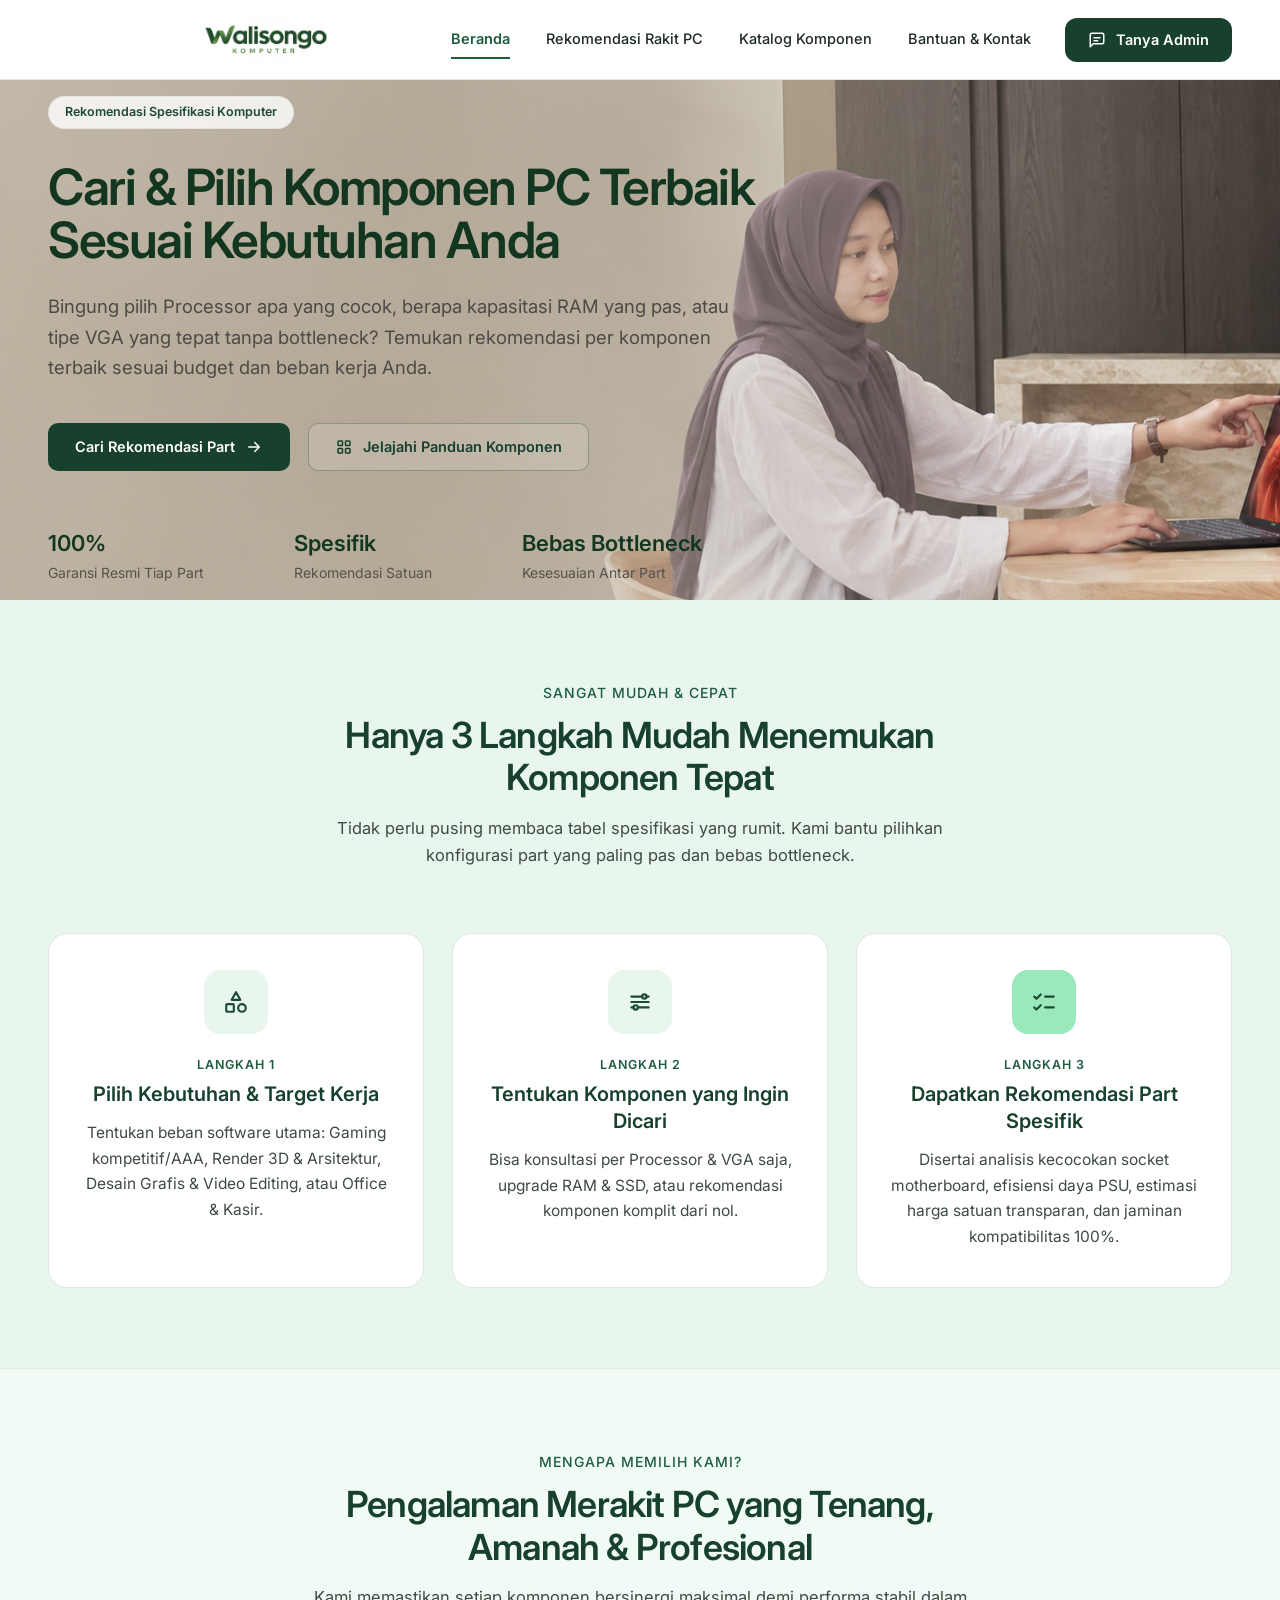
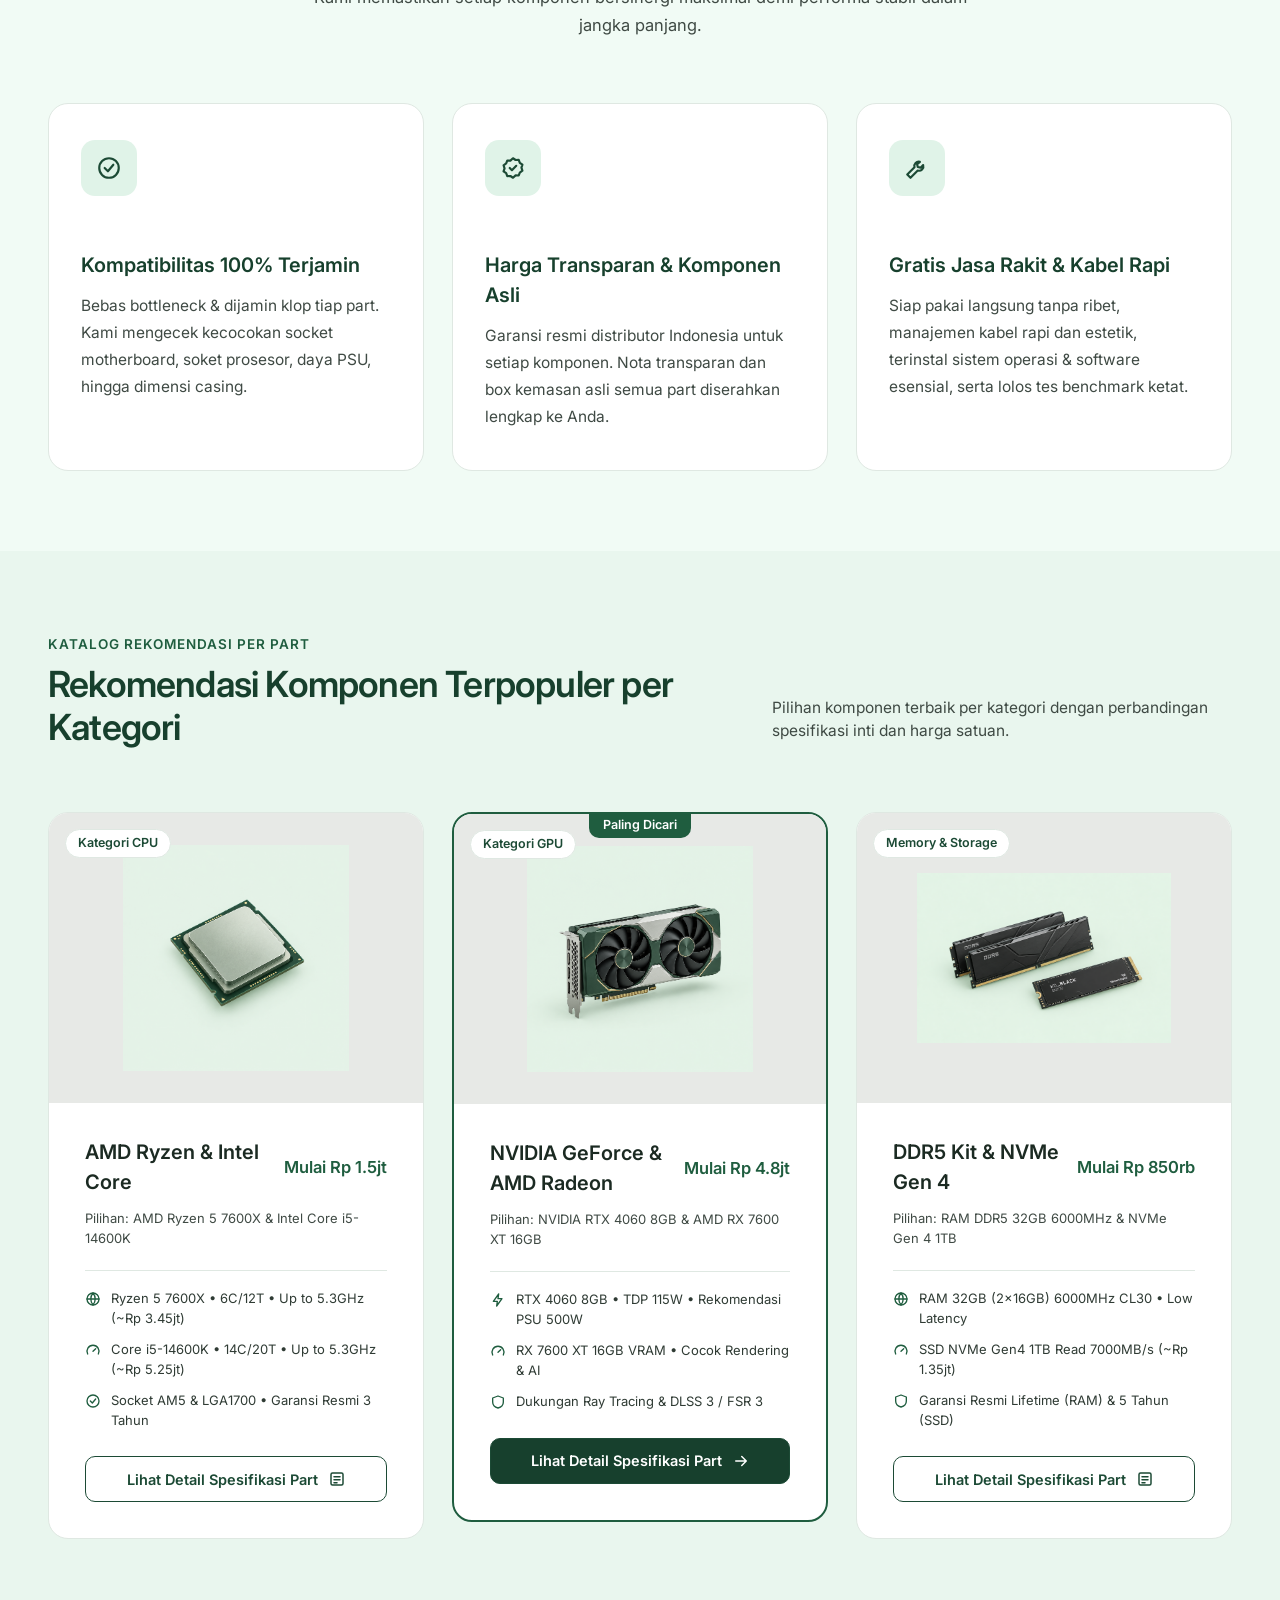
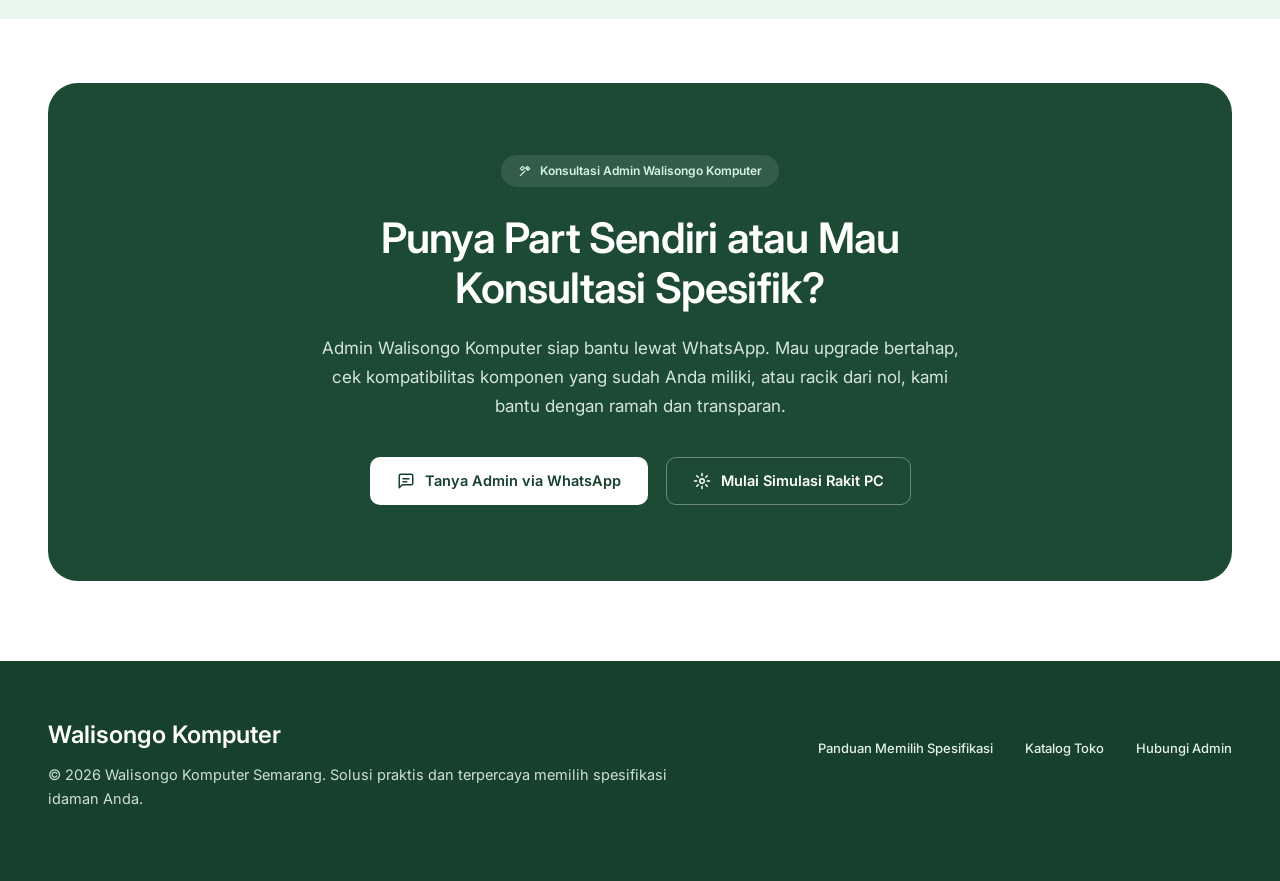
==== commit 042316a4: "Lots of changes" ====
--- a/index.html
+++ b/index.html
@@ -102,20 +102,20 @@
   <header>
     <div class="wrap">
 
-      <a href="#" class="logo">
+      <a href="index.html" class="logo">
         <img src="assets/logo.png" alt="Logo Walisongo Komputer">
       </a>
 
       <nav>
         <a href="index.html" class="on">Beranda</a>
-        <a href="panduan.html">Rekomendasi Rakit PC</a>
-        <a href="katalog.html">Katalog Komponen</a>
-        <a href="bantuan.html">Bantuan &amp; Kontak</a>
+        <a href="recommendation.html">Rekomendasi Rakit PC</a>
+        <a href="catalog.html">Katalog Komponen</a>
+        <a href="contact.html">Bantuan &amp; Kontak</a>
       </nav>
 
-      <a href="bantuan.html" class="btn dark">
+      <a href="contact.html" class="btn dark">
         <svg class="i"><use href="#chat"/></svg>
-        Tanya Teknisi
+        Tanya Admin
       </a>
 
     </div>
@@ -141,12 +141,12 @@
         </p>
 
         <div class="cta">
-          <a href="panduan.html" class="btn dark">
+          <a href="recommendation.html" class="btn dark">
             Cari Rekomendasi Part
             <svg class="i"><use href="#arrow"/></svg>
           </a>
 
-          <a href="katalog.html" class="btn out">
+          <a href="catalog.html" class="btn out">
             <svg class="i"><use href="#grid"/></svg>
             Jelajahi Panduan Komponen
           </a>
@@ -449,13 +449,13 @@
 
           <span class="pill">
             <svg class="i"><use href="#tools"/></svg>
-            Konsultasi Teknisi Walisongo Komputer
+            Konsultasi Admin Walisongo Komputer
           </span>
 
           <h2>Punya Part Sendiri atau Mau Konsultasi Spesifik?</h2>
 
           <p>
-            Teknisi Walisongo Komputer siap bantu lewat WhatsApp.
+            Admin Walisongo Komputer siap bantu lewat WhatsApp.
             Mau upgrade bertahap, cek kompatibilitas komponen yang sudah
             Anda miliki, atau racik dari nol, kami bantu dengan ramah
             dan transparan.
@@ -464,10 +464,10 @@
           <div class="cta">
             <a href="#" class="btn white">
               <svg class="i"><use href="#chat"/></svg>
-              Tanya Teknisi via WhatsApp
+              Tanya Admin via WhatsApp
             </a>
 
-            <a href="panduan.html" class="btn line">
+            <a href="recommendation.html" class="btn line">
               <svg class="i"><use href="#cog"/></svg>
               Mulai Simulasi Rakit PC
             </a>
@@ -492,10 +492,9 @@
       </div>
 
       <nav>
-        <a href="#">Panduan Memilih Spesifikasi</a>
-        <a href="katalog.html">Katalog Toko</a>
-        <a href="bantuan.html">Hubungi Teknisi</a>
-        <a href="#">Kebijakan Privasi</a>
+        <a href="recommendation.html">Panduan Memilih Spesifikasi</a>
+        <a href="catalog.html">Katalog Toko</a>
+        <a href="contact.html">Hubungi Admin</a>
       </nav>
 
     </div>
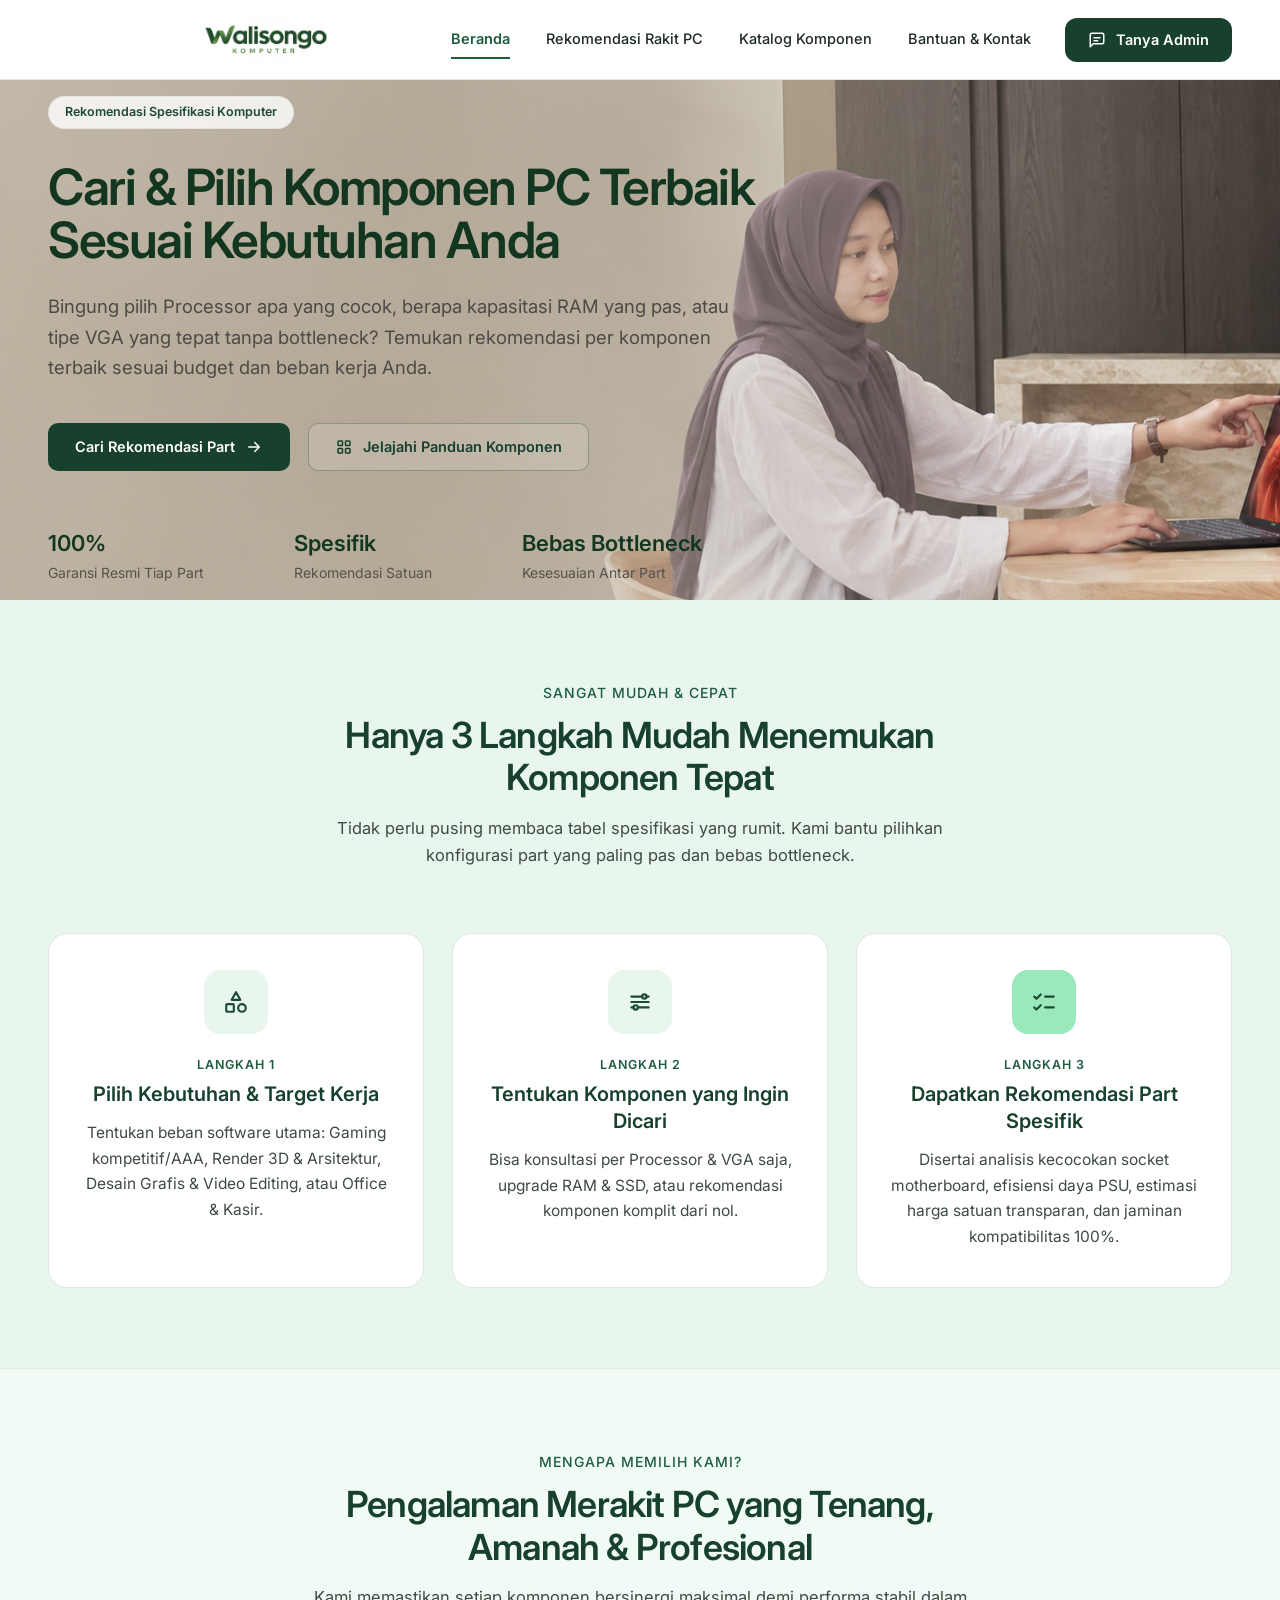
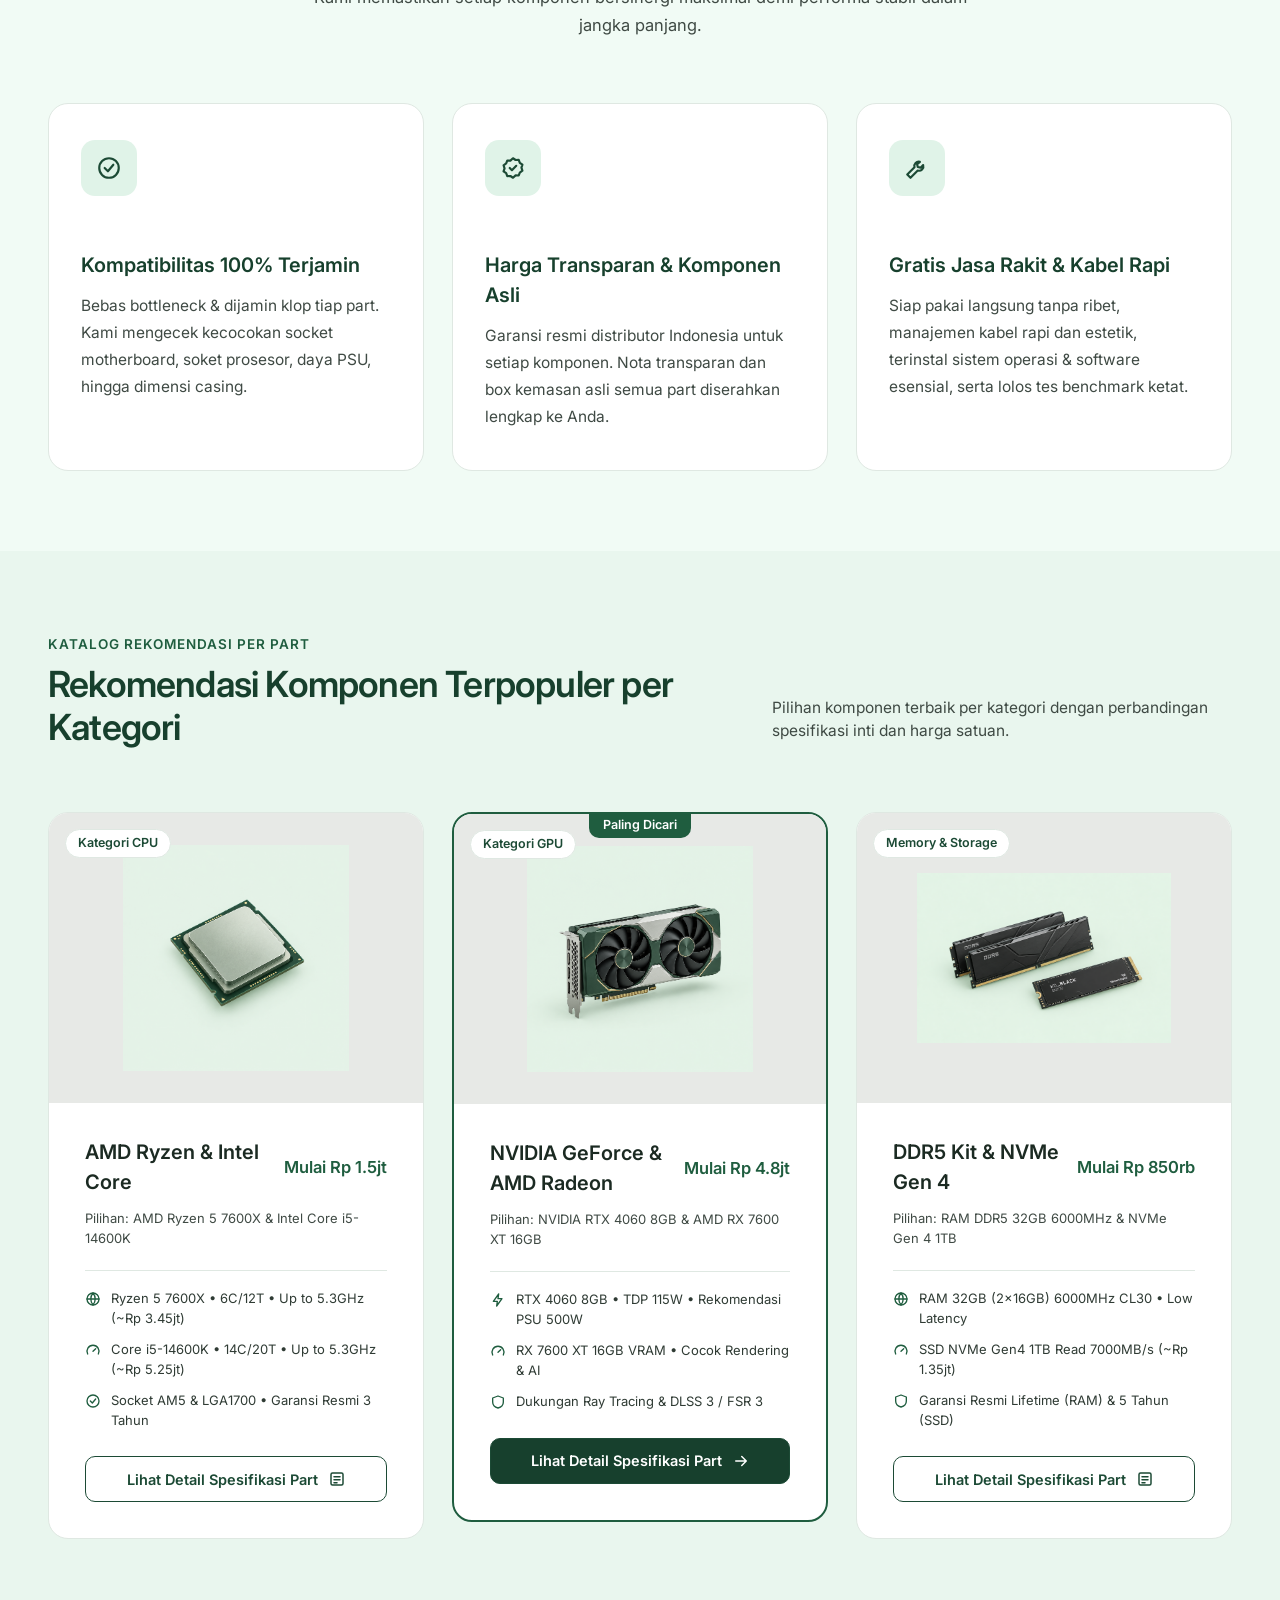
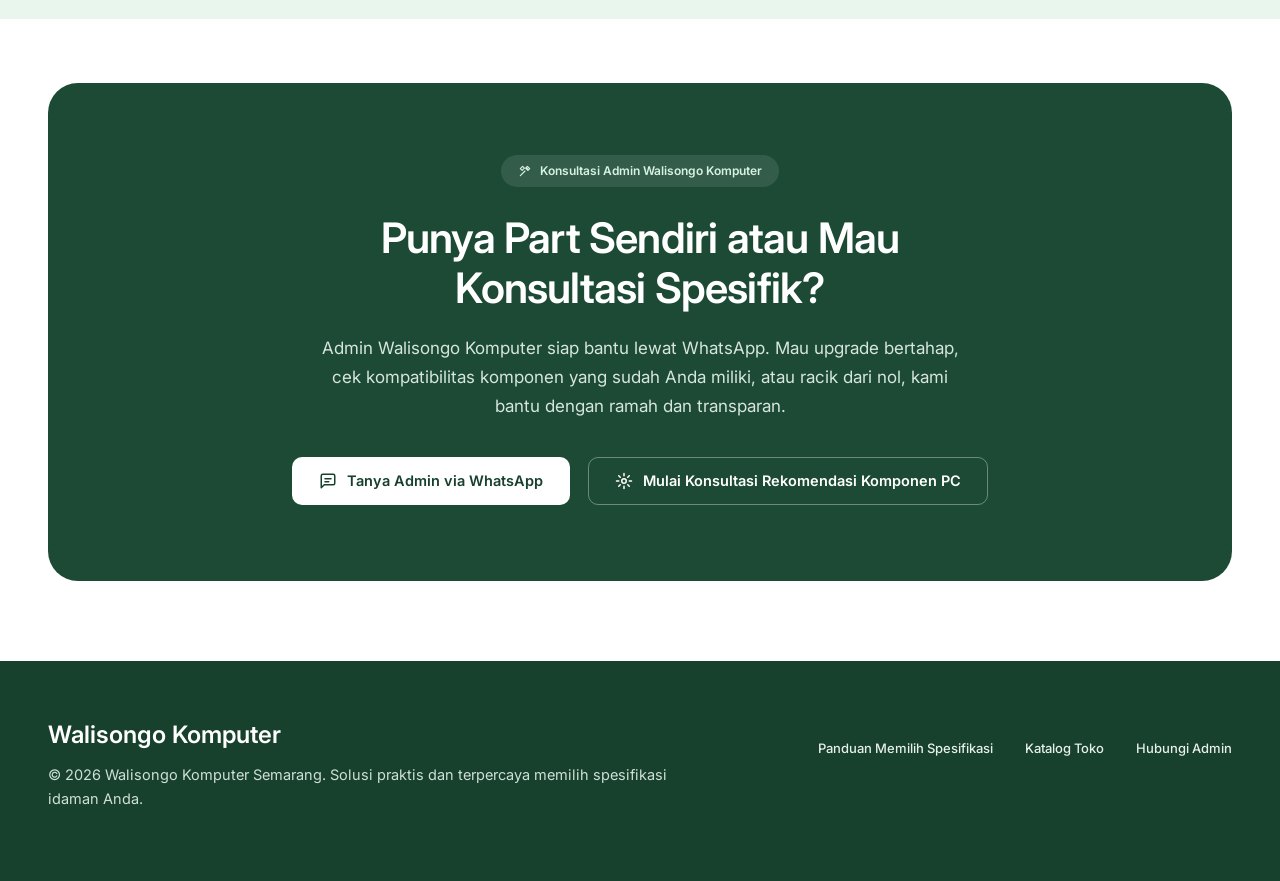
==== commit 0b288c20: "Lots of changes (again)" ====
--- a/index.html
+++ b/index.html
@@ -5,7 +5,7 @@
   <meta name="viewport" content="width=device-width, initial-scale=1">
   <title>Walisongo Komputer</title>
 
-  <link rel="icon" href="/assets/logo.png" type="image/png">
+  <link rel="icon" href="/assets/favicon.ico" type="image/x-icon">
 
   <link rel="preconnect" href="https://fonts.googleapis.com">
   <link rel="preconnect" href="https://fonts.gstatic.com" crossorigin>
@@ -469,7 +469,7 @@
 
             <a href="recommendation.html" class="btn line">
               <svg class="i"><use href="#cog"/></svg>
-              Mulai Simulasi Rakit PC
+              Mulai Konsultasi Rekomendasi Komponen PC
             </a>
           </div>
 
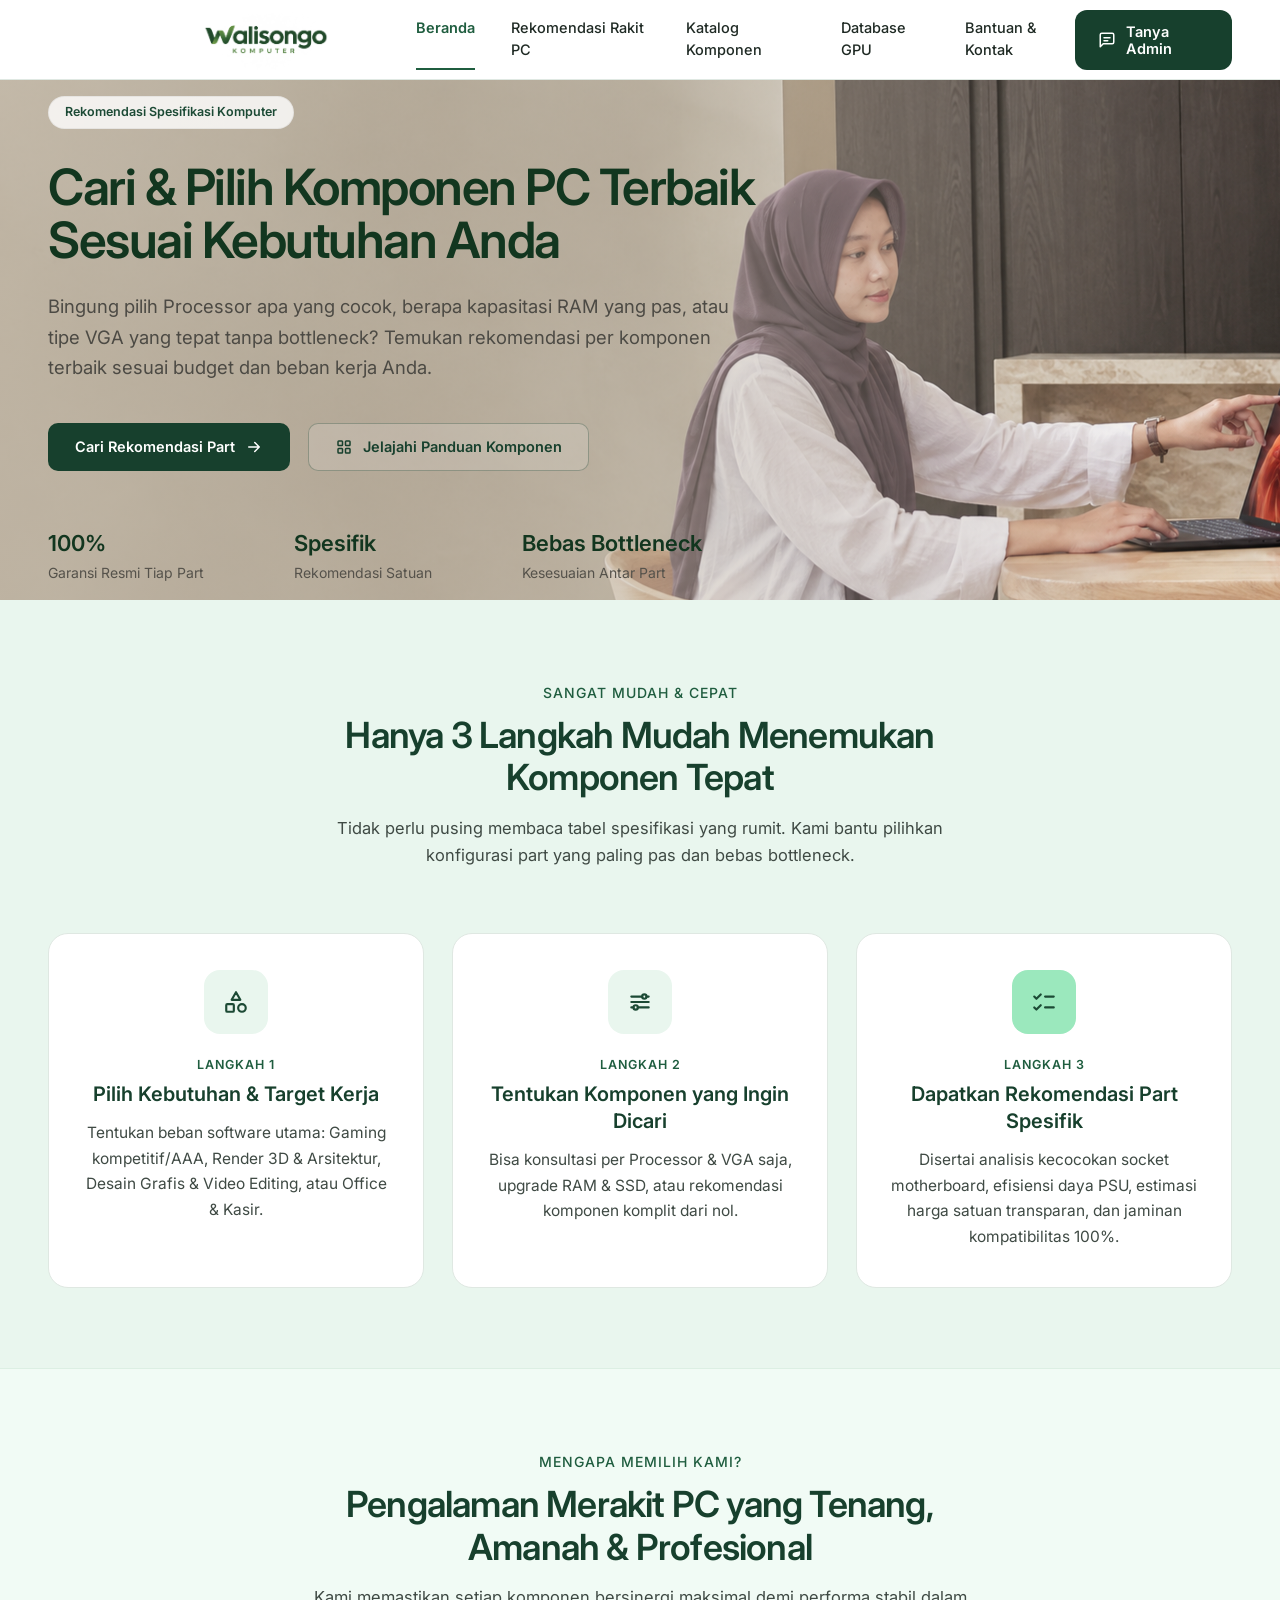
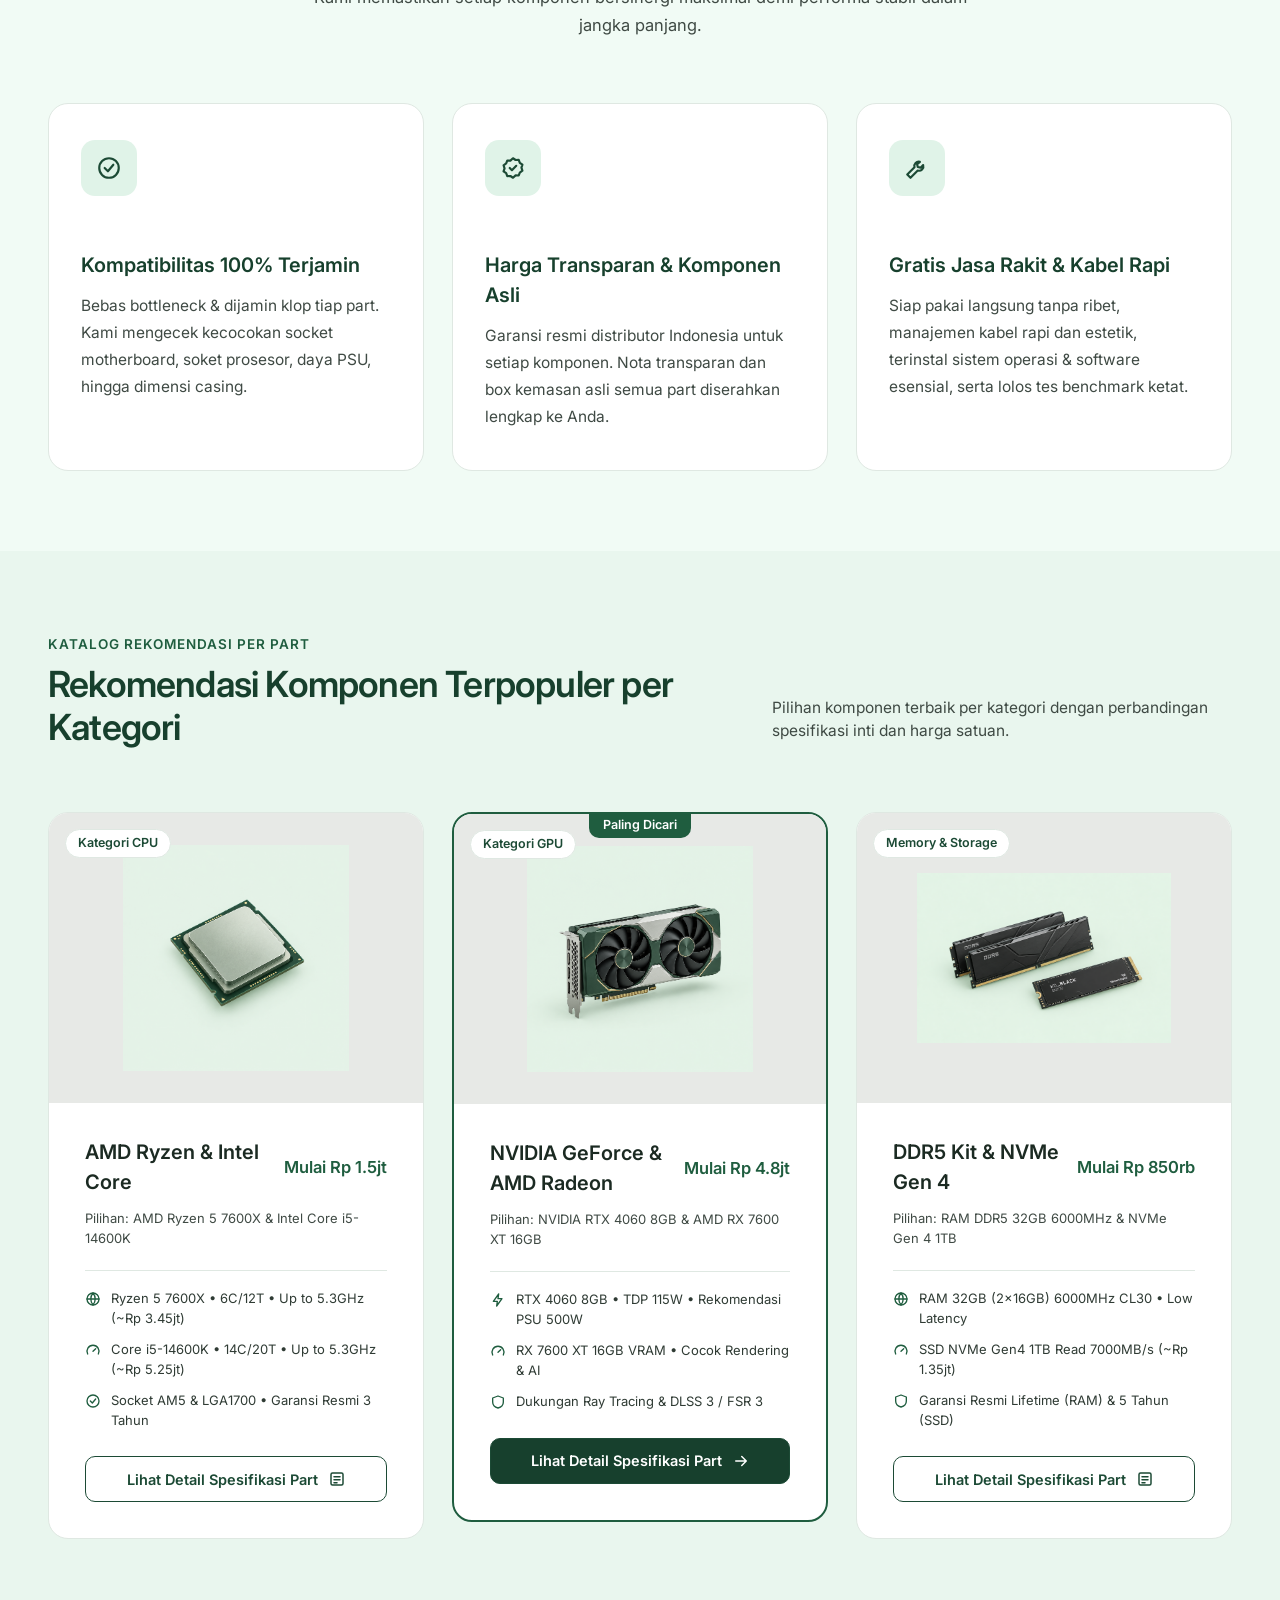
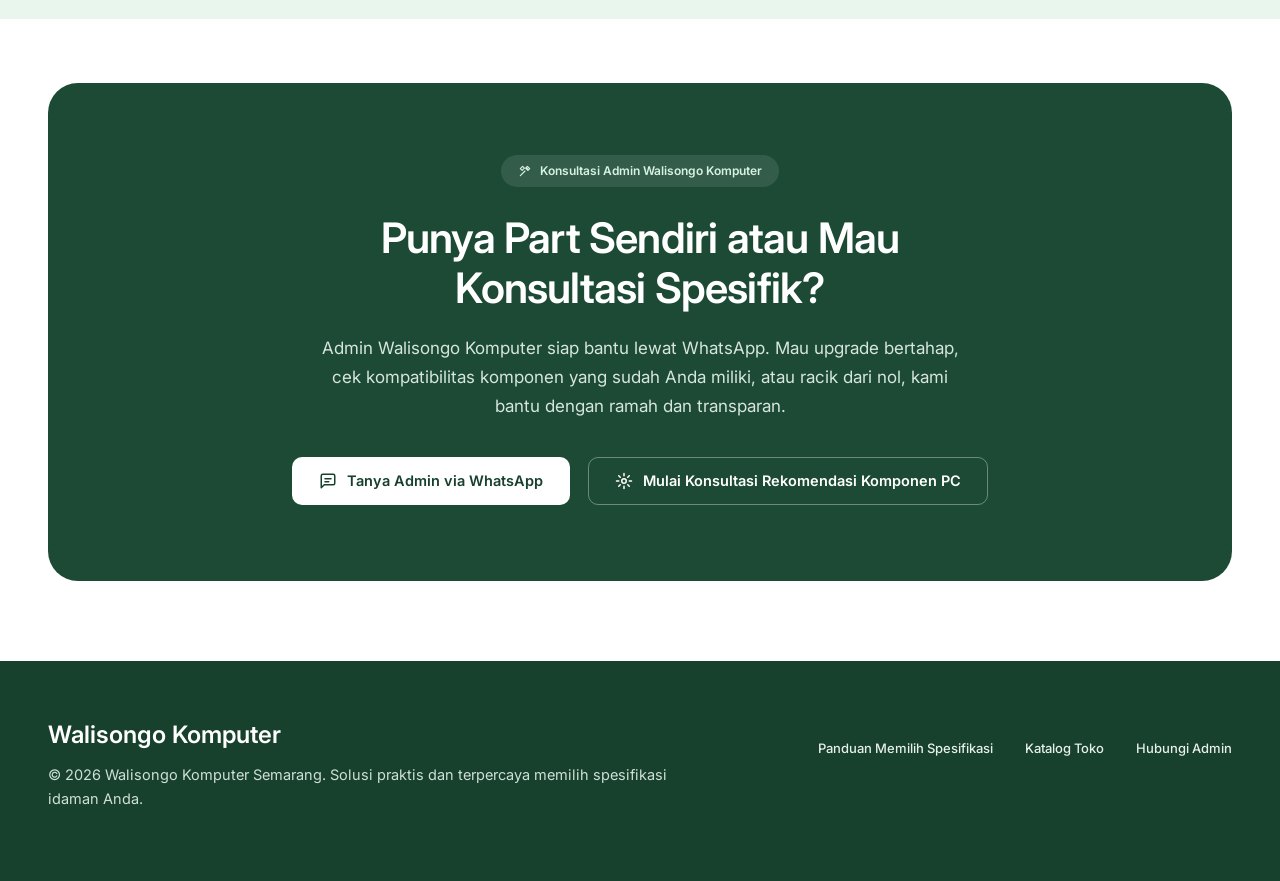
==== commit 767c4cb0: "Upgraded" ====
--- a/index.html
+++ b/index.html
@@ -5,7 +5,7 @@
   <meta name="viewport" content="width=device-width, initial-scale=1">
   <title>Walisongo Komputer</title>
 
-  <link rel="icon" href="/assets/favicon.ico" type="image/x-icon">
+  <link rel="icon" href="assets/favicon.ico" type="image/x-icon">
 
   <link rel="preconnect" href="https://fonts.googleapis.com">
   <link rel="preconnect" href="https://fonts.gstatic.com" crossorigin>
@@ -110,6 +110,7 @@
         <a href="index.html" class="on">Beranda</a>
         <a href="recommendation.html">Rekomendasi Rakit PC</a>
         <a href="catalog.html">Katalog Komponen</a>
+        <a href="gpu-dataset.html">Database GPU</a>
         <a href="contact.html">Bantuan &amp; Kontak</a>
       </nav>
 
--- a/style.css
+++ b/style.css
@@ -3086,3 +3086,54 @@
     width: 170px;
   }
 }
+
+
+/* ==========================================================
+   SISTEM PAKAR - TAMBAHAN (v2)
+   ========================================================== */
+
+/* Toast notifikasi */
+.ws-toast {
+  position: fixed; left: 50%; bottom: 28px; z-index: 999;
+  transform: translate(-50%, 24px); opacity: 0; pointer-events: none;
+  max-width: min(92vw, 560px); padding: 13px 20px; border-radius: 12px;
+  background: var(--g800); color: #fff; font-size: 14px; font-weight: 500;
+  box-shadow: 0 10px 30px rgba(0, 0, 0, .22); transition: opacity .25s, transform .25s;
+}
+.ws-toast.show { opacity: 1; transform: translate(-50%, 0); }
+.ws-toast.err { background: #a62929; }
+
+/* Budget spesifik */
+.pd-exact { margin-top: 22px; display: grid; gap: 8px; max-width: 420px; }
+.pd-exact label { font-size: 14px; font-weight: 600; color: var(--g900); }
+.pd-exact > div { display: flex; align-items: center; border: 1.5px solid var(--bd); border-radius: 12px; background: #fff; overflow: hidden; }
+.pd-exact > div:focus-within { border-color: var(--g700); }
+.pd-exact span { padding: 0 12px; font-weight: 700; color: var(--g700); background: var(--bg2); align-self: stretch; display: grid; place-items: center; }
+.pd-exact input { flex: 1; border: 0; outline: 0; padding: 12px 14px; font: inherit; color: var(--g900); min-width: 0; }
+.pd-exact small { color: var(--txt); font-size: 12.5px; }
+
+/* Halaman hasil: alasan per part & tukar part */
+.hs-part .hs-why-part { display: block; margin-top: 6px; font-size: 12.5px; color: #5d6b63; line-height: 1.45; }
+.hs-part .hs-stok { display: inline-block; margin-top: 6px; padding: 2px 9px; border-radius: 99px; background: #fff4d6; color: #8a5a00; font-size: 11.5px; font-weight: 600; }
+.hs-swap { display: block; margin-top: 10px; max-width: 100%; padding: 7px 10px; border: 1.5px solid var(--bd); border-radius: 9px; background: #fff; color: var(--g900); font: inherit; font-size: 12.5px; cursor: pointer; }
+.hs-swap:hover { border-color: var(--g700); }
+.hs-trace li { font-size: 13px; line-height: 1.5; margin-bottom: 6px; }
+
+/* Database GPU */
+.gd-filters { gap: 18px; flex-wrap: wrap; }
+.gd-filters label { display: flex; align-items: center; gap: 8px; font-size: 14px; }
+.gd-filters select { padding: 7px 10px; border: 1.5px solid var(--bd); border-radius: 9px; background: #fff; font: inherit; color: var(--g900); }
+.gd-wrap { overflow-x: auto; border: 1px solid var(--bd); border-radius: 14px; background: #fff; }
+.gd-table { width: 100%; border-collapse: collapse; font-size: 14px; min-width: 720px; }
+.gd-table th { text-align: left; padding: 12px 14px; background: var(--bg2); color: var(--g900); font-weight: 700; white-space: nowrap; }
+.gd-table td { padding: 11px 14px; border-top: 1px solid var(--bd); }
+.gd-table tbody tr:hover { background: var(--bg2); }
+.gd-note { font-size: 12.5px; color: #6b776f; margin-top: 8px; }
+
+/* Cetak / simpan PDF lembar spesifikasi */
+@media print {
+  header, footer, .hs-acts, .hs-btns, .hs-fin, .hs-help, .hs-alt-h, .hs-alt, .hs-pdf, .hs-swap, .ws-toast { display: none !important; }
+  body { background: #fff; }
+  .hs-trace { display: block; }
+  .hs-trace[open] ol, .hs-trace ol { display: block; }
+}
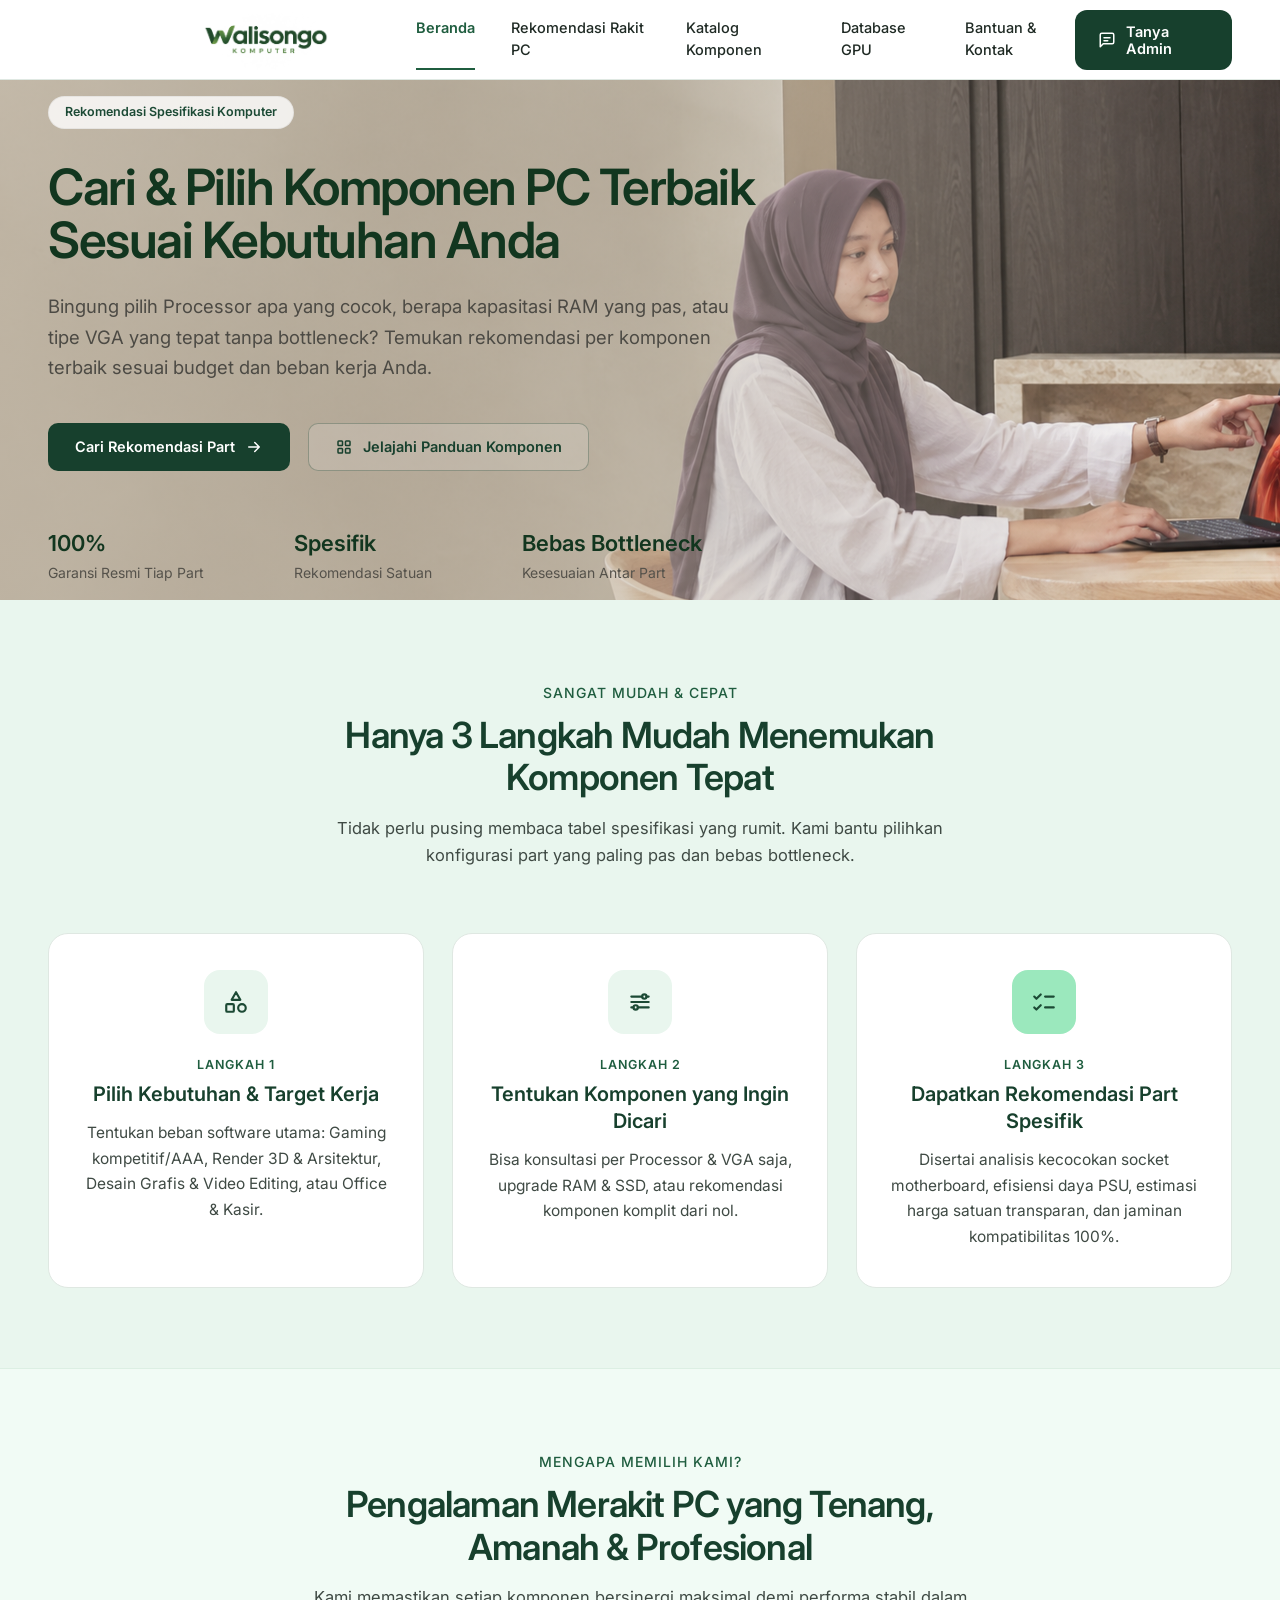
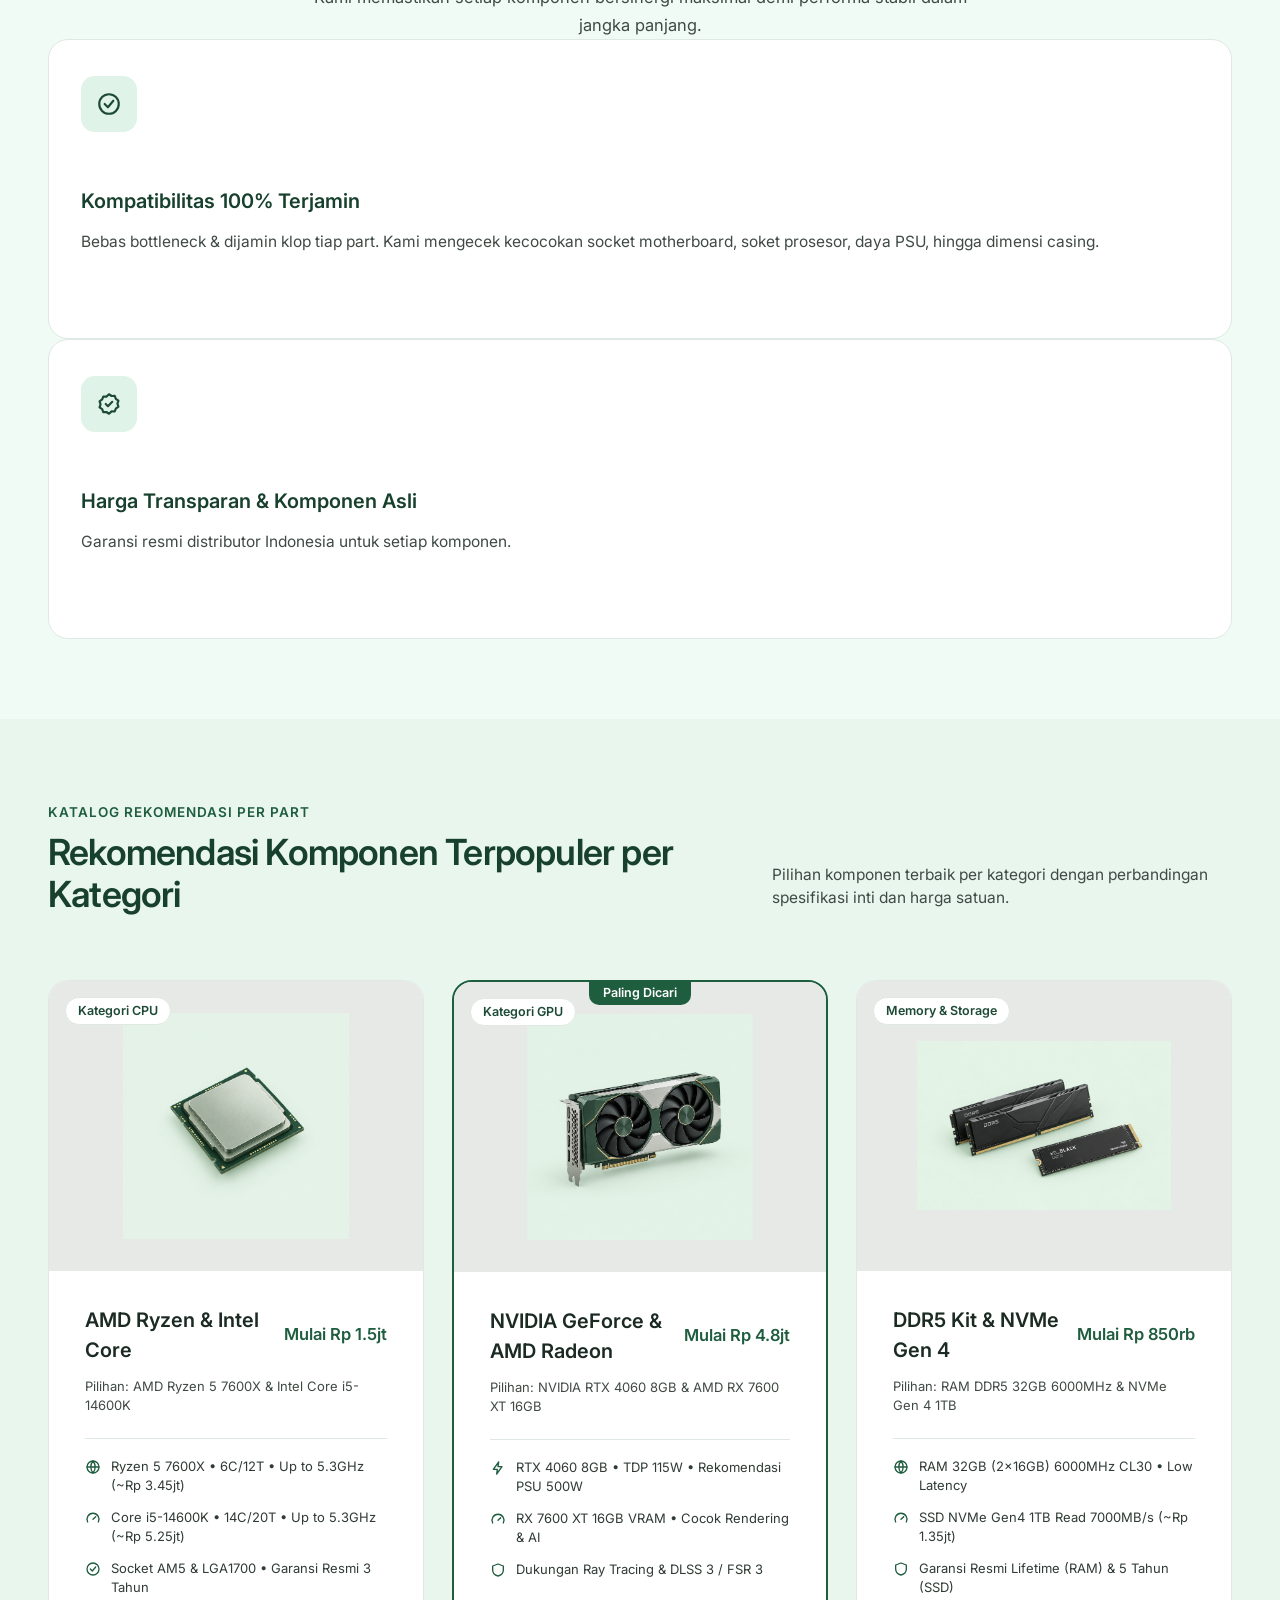
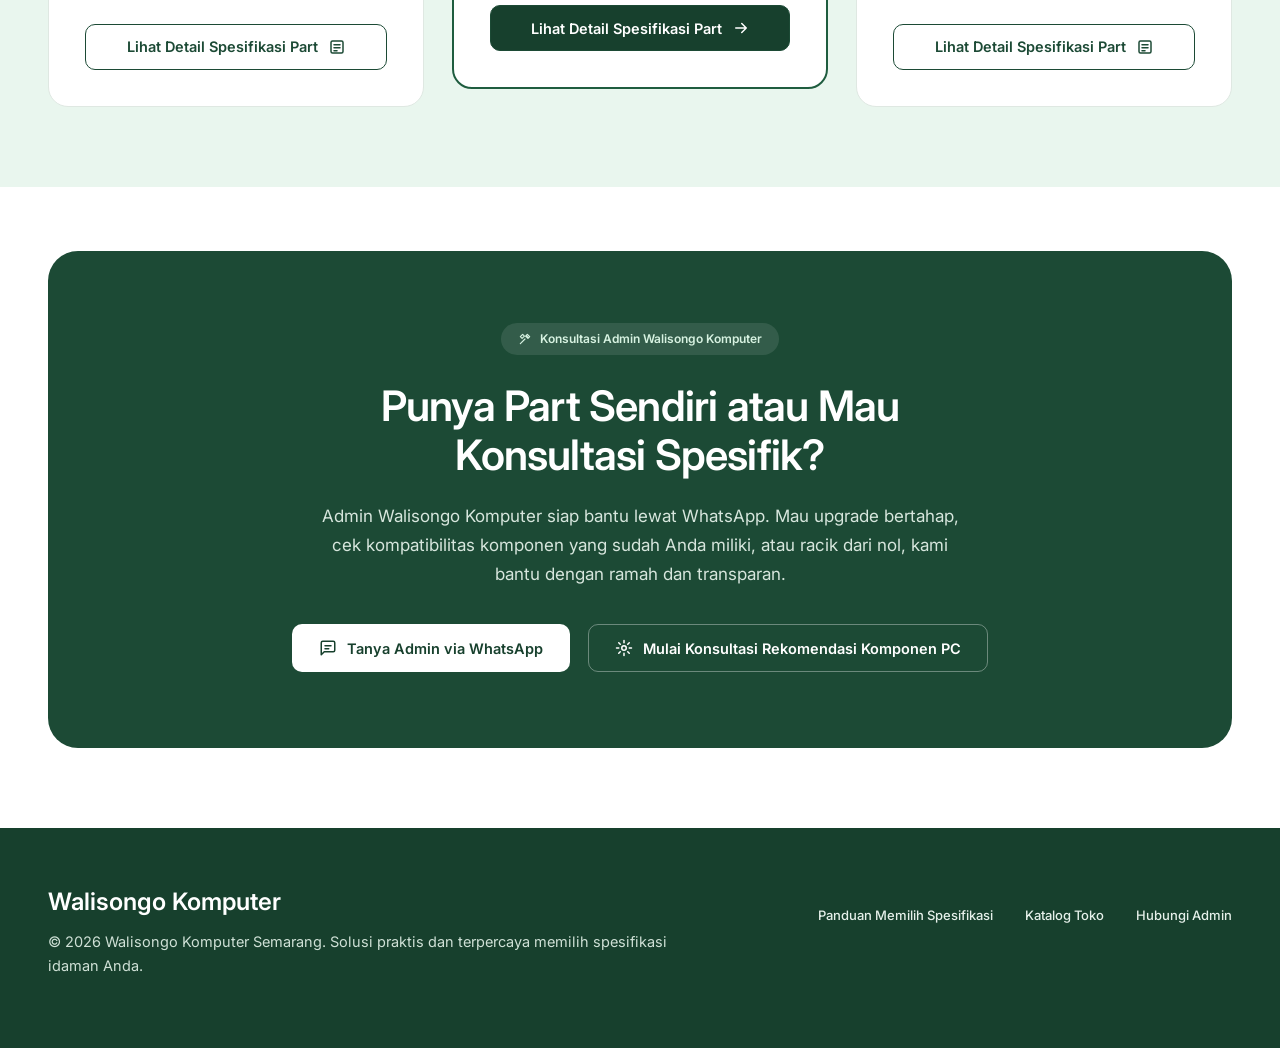
==== commit 27f2e579: "Lots of changes" ====
--- a/index.html
+++ b/index.html
@@ -248,7 +248,7 @@
           dalam jangka panjang.
         </p>
 
-        <div class="grid3" style="text-align:left">
+        <div class="grid2" style="text-align:left">
 
           <div class="card feat">
             <div class="ico">
@@ -273,22 +273,6 @@
 
             <p>
               Garansi resmi distributor Indonesia untuk setiap komponen.
-              Nota transparan dan box kemasan asli semua part diserahkan
-              lengkap ke Anda.
-            </p>
-          </div>
-
-          <div class="card feat">
-            <div class="ico">
-              <svg class="i"><use href="#wrench"/></svg>
-            </div>
-
-            <h3>Gratis Jasa Rakit &amp; Kabel Rapi</h3>
-
-            <p>
-              Siap pakai langsung tanpa ribet, manajemen kabel rapi dan estetik,
-              terinstal sistem operasi &amp; software esensial, serta lolos
-              tes benchmark ketat.
             </p>
           </div>
 
